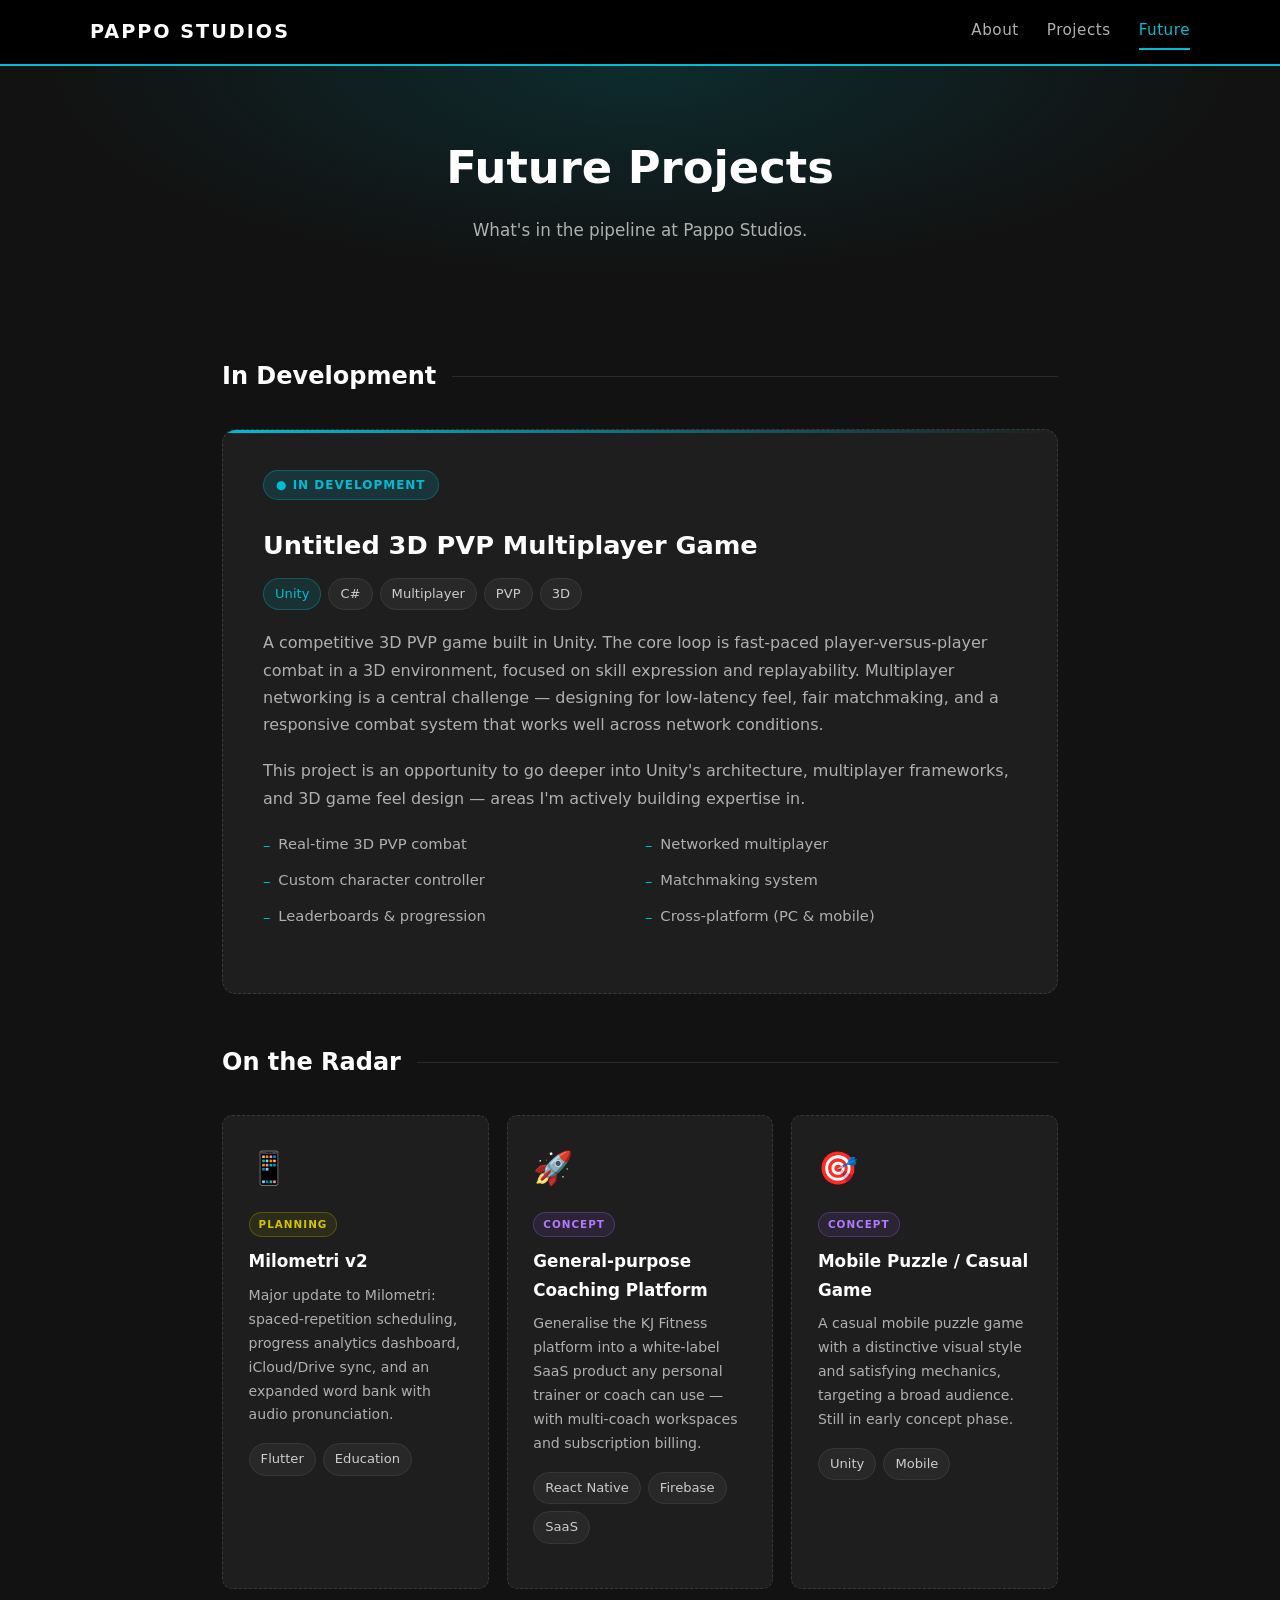
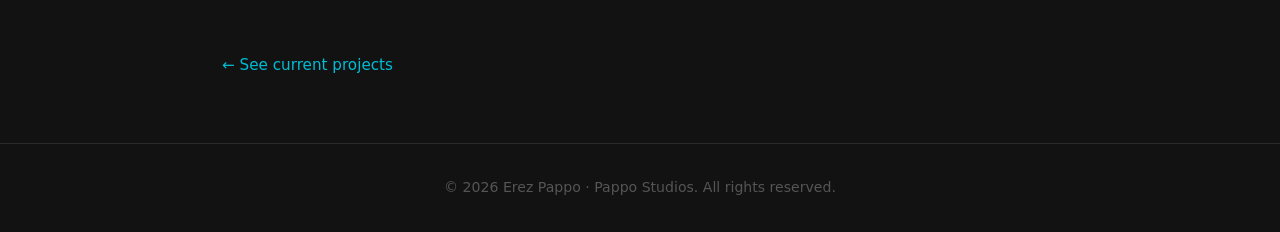
==== future.html @ cc2e1e41 "Rebuild site as English portfolio for high-tech recruiters - Rewrote index.html as About Me page: he" ====
<!DOCTYPE html>
<html lang="en">
<head>
    <meta charset="UTF-8">
    <meta name="viewport" content="width=device-width, initial-scale=1.0">
    <title>Future Projects — Pappo Studios</title>
    <meta name="description" content="Upcoming projects from Pappo Studios: 3D PVP multiplayer game in Unity, and more.">
    <style>
        :root {
            --primary: #00bcd4;
            --bg: #121212;
            --card: #1e1e1e;
            --border: #2a2a2a;
            --text: #e0e0e0;
            --muted: #b0b0b0;
        }

        *, *::before, *::after { box-sizing: border-box; margin: 0; padding: 0; }

        body {
            font-family: 'Segoe UI', system-ui, -apple-system, sans-serif;
            background: var(--bg);
            color: var(--text);
            line-height: 1.7;
        }

        /* ── Header ── */
        header {
            background: #000;
            border-bottom: 2px solid var(--primary);
            padding: 0 2rem;
            position: sticky;
            top: 0;
            z-index: 100;
        }

        .header-inner {
            max-width: 1100px;
            margin: 0 auto;
            display: flex;
            align-items: center;
            justify-content: space-between;
            height: 64px;
        }

        .logo {
            font-size: 1.2rem;
            font-weight: 800;
            letter-spacing: 2px;
            color: #fff;
            text-transform: uppercase;
            text-decoration: none;
        }

        nav { display: flex; gap: 28px; }
        nav a {
            color: var(--muted);
            text-decoration: none;
            font-size: 0.95rem;
            letter-spacing: 0.5px;
            transition: color 0.2s;
            padding: 4px 0;
            border-bottom: 2px solid transparent;
        }
        nav a:hover { color: #fff; }
        nav a.active { color: var(--primary); border-bottom-color: var(--primary); }

        /* ── Page hero ── */
        .page-hero {
            padding: 4rem 2rem 3rem;
            background: radial-gradient(ellipse at 50% 0%, #0d2b2e 0%, var(--bg) 65%);
            text-align: center;
        }

        .page-hero h1 {
            font-size: clamp(1.8rem, 4vw, 2.8rem);
            font-weight: 800;
            color: #fff;
            margin-bottom: 0.6rem;
        }

        .page-hero p {
            color: var(--muted);
            font-size: 1.05rem;
        }

        /* ── Container ── */
        .container {
            max-width: 900px;
            margin: 0 auto;
            padding: 4rem 2rem;
        }

        /* ── Section title ── */
        .section-title {
            font-size: 1.5rem;
            font-weight: 700;
            color: #fff;
            margin-bottom: 2rem;
            display: flex;
            align-items: center;
            gap: 1rem;
        }
        .section-title::after {
            content: '';
            flex: 1;
            height: 1px;
            background: var(--border);
        }

        /* ── Future card (main, highlighted) ── */
        .future-card-main {
            background: var(--card);
            border: 1px dashed #3a3a3a;
            border-radius: 14px;
            padding: 2.5rem;
            margin-bottom: 3rem;
            position: relative;
            overflow: hidden;
        }

        .future-card-main::before {
            content: '';
            position: absolute;
            top: 0; left: 0; right: 0;
            height: 3px;
            background: linear-gradient(90deg, var(--primary), transparent);
        }

        .future-card-main h2 {
            font-size: 1.6rem;
            font-weight: 700;
            color: #fff;
            margin-bottom: 10px;
        }

        .tag-row { display: flex; flex-wrap: wrap; gap: 7px; margin-bottom: 1.2rem; }

        .tag {
            display: inline-block;
            background: #282828;
            color: #ccc;
            padding: 4px 11px;
            border-radius: 20px;
            font-size: 0.82rem;
            border: 1px solid #383838;
        }

        .tag-accent {
            background: rgba(0, 188, 212, 0.12);
            border-color: rgba(0, 188, 212, 0.3);
            color: var(--primary);
        }

        .future-card-main p {
            color: var(--muted);
            font-size: 1rem;
            margin-bottom: 1.2rem;
        }

        /* Status badge */
        .status-badge {
            display: inline-block;
            font-size: 0.75rem;
            font-weight: 700;
            text-transform: uppercase;
            letter-spacing: 1px;
            padding: 4px 12px;
            border-radius: 20px;
            margin-bottom: 1.5rem;
        }

        .status-dev { background: rgba(0, 188, 212, 0.15); color: var(--primary); border: 1px solid rgba(0, 188, 212, 0.3); }
        .status-planning { background: rgba(180, 180, 0, 0.1); color: #d4c400; border: 1px solid rgba(180, 180, 0, 0.3); }
        .status-concept { background: rgba(160, 100, 255, 0.1); color: #b07aff; border: 1px solid rgba(160, 100, 255, 0.3); }

        /* ── Feature list ── */
        .feature-list {
            list-style: none;
            display: grid;
            grid-template-columns: 1fr 1fr;
            gap: 10px;
            margin-bottom: 1.5rem;
        }

        .feature-list li {
            font-size: 0.92rem;
            color: var(--muted);
            display: flex;
            align-items: flex-start;
            gap: 8px;
        }

        .feature-list li::before {
            content: '–';
            color: var(--primary);
            flex-shrink: 0;
            margin-top: 1px;
        }

        /* ── Smaller future cards grid ── */
        .future-grid {
            display: grid;
            grid-template-columns: repeat(auto-fit, minmax(260px, 1fr));
            gap: 18px;
            margin-bottom: 3rem;
        }

        .future-card-sm {
            background: var(--card);
            border: 1px dashed #383838;
            border-radius: 10px;
            padding: 1.6rem;
        }

        .future-card-sm .card-icon {
            font-size: 2rem;
            margin-bottom: 0.8rem;
            display: block;
        }

        .future-card-sm h3 {
            font-size: 1.05rem;
            color: #fff;
            margin-bottom: 8px;
        }

        .future-card-sm p {
            font-size: 0.88rem;
            color: var(--muted);
            margin-bottom: 1rem;
        }

        /* ── Back link ── */
        .back-link {
            display: inline-flex;
            align-items: center;
            gap: 8px;
            color: var(--primary);
            text-decoration: none;
            font-size: 0.95rem;
            margin-top: 1rem;
        }
        .back-link:hover { text-decoration: underline; }

        /* ── Footer ── */
        footer {
            text-align: center;
            padding: 2rem;
            color: #555;
            border-top: 1px solid var(--border);
            font-size: 0.88rem;
        }

        /* ── Responsive ── */
        @media (max-width: 600px) {
            .feature-list { grid-template-columns: 1fr; }
            nav { gap: 18px; }
        }
    </style>
</head>
<body>

    <header>
        <div class="header-inner">
            <a href="index.html" class="logo">Pappo Studios</a>
            <nav>
                <a href="index.html">About</a>
                <a href="projects.html">Projects</a>
                <a href="future.html" class="active">Future</a>
            </nav>
        </div>
    </header>

    <section class="page-hero">
        <h1>Future Projects</h1>
        <p>What's in the pipeline at Pappo Studios.</p>
    </section>

    <div class="container">

        <!-- Featured upcoming: 3D PVP Game -->
        <h2 class="section-title">In Development</h2>

        <div class="future-card-main">
            <span class="status-badge status-dev">&#9679; In Development</span>
            <h2>Untitled 3D PVP Multiplayer Game</h2>
            <div class="tag-row">
                <span class="tag tag-accent">Unity</span>
                <span class="tag">C#</span>
                <span class="tag">Multiplayer</span>
                <span class="tag">PVP</span>
                <span class="tag">3D</span>
            </div>
            <p>
                A competitive 3D PVP game built in Unity. The core loop is fast-paced player-versus-player combat in a 3D environment, focused on skill expression and replayability. Multiplayer networking is a central challenge &mdash; designing for low-latency feel, fair matchmaking, and a responsive combat system that works well across network conditions.
            </p>
            <p>
                This project is an opportunity to go deeper into Unity's architecture, multiplayer frameworks, and 3D game feel design &mdash; areas I'm actively building expertise in.
            </p>
            <ul class="feature-list">
                <li>Real-time 3D PVP combat</li>
                <li>Networked multiplayer</li>
                <li>Custom character controller</li>
                <li>Matchmaking system</li>
                <li>Leaderboards &amp; progression</li>
                <li>Cross-platform (PC &amp; mobile)</li>
            </ul>
        </div>

        <!-- Smaller cards: other planned projects -->
        <h2 class="section-title">On the Radar</h2>

        <div class="future-grid">

            <div class="future-card-sm">
                <span class="card-icon">&#128241;</span>
                <span class="status-badge status-planning" style="font-size: 0.65rem; padding: 3px 9px; margin-bottom: 10px;">Planning</span>
                <h3>Milometri v2</h3>
                <p>Major update to Milometri: spaced-repetition scheduling, progress analytics dashboard, iCloud/Drive sync, and an expanded word bank with audio pronunciation.</p>
                <div class="tag-row">
                    <span class="tag">Flutter</span>
                    <span class="tag">Education</span>
                </div>
            </div>

            <div class="future-card-sm">
                <span class="card-icon">&#128640;</span>
                <span class="status-badge status-concept" style="font-size: 0.65rem; padding: 3px 9px; margin-bottom: 10px;">Concept</span>
                <h3>General-purpose Coaching Platform</h3>
                <p>Generalise the KJ Fitness platform into a white-label SaaS product any personal trainer or coach can use &mdash; with multi-coach workspaces and subscription billing.</p>
                <div class="tag-row">
                    <span class="tag">React Native</span>
                    <span class="tag">Firebase</span>
                    <span class="tag">SaaS</span>
                </div>
            </div>

            <div class="future-card-sm">
                <span class="card-icon">&#127919;</span>
                <span class="status-badge status-concept" style="font-size: 0.65rem; padding: 3px 9px; margin-bottom: 10px;">Concept</span>
                <h3>Mobile Puzzle / Casual Game</h3>
                <p>A casual mobile puzzle game with a distinctive visual style and satisfying mechanics, targeting a broad audience. Still in early concept phase.</p>
                <div class="tag-row">
                    <span class="tag">Unity</span>
                    <span class="tag">Mobile</span>
                </div>
            </div>

        </div>

        <a href="projects.html" class="back-link">&larr; See current projects</a>

    </div>

    <footer>
        <p>&copy; 2026 Erez Pappo &middot; Pappo Studios. All rights reserved.</p>
    </footer>

</body>
</html>
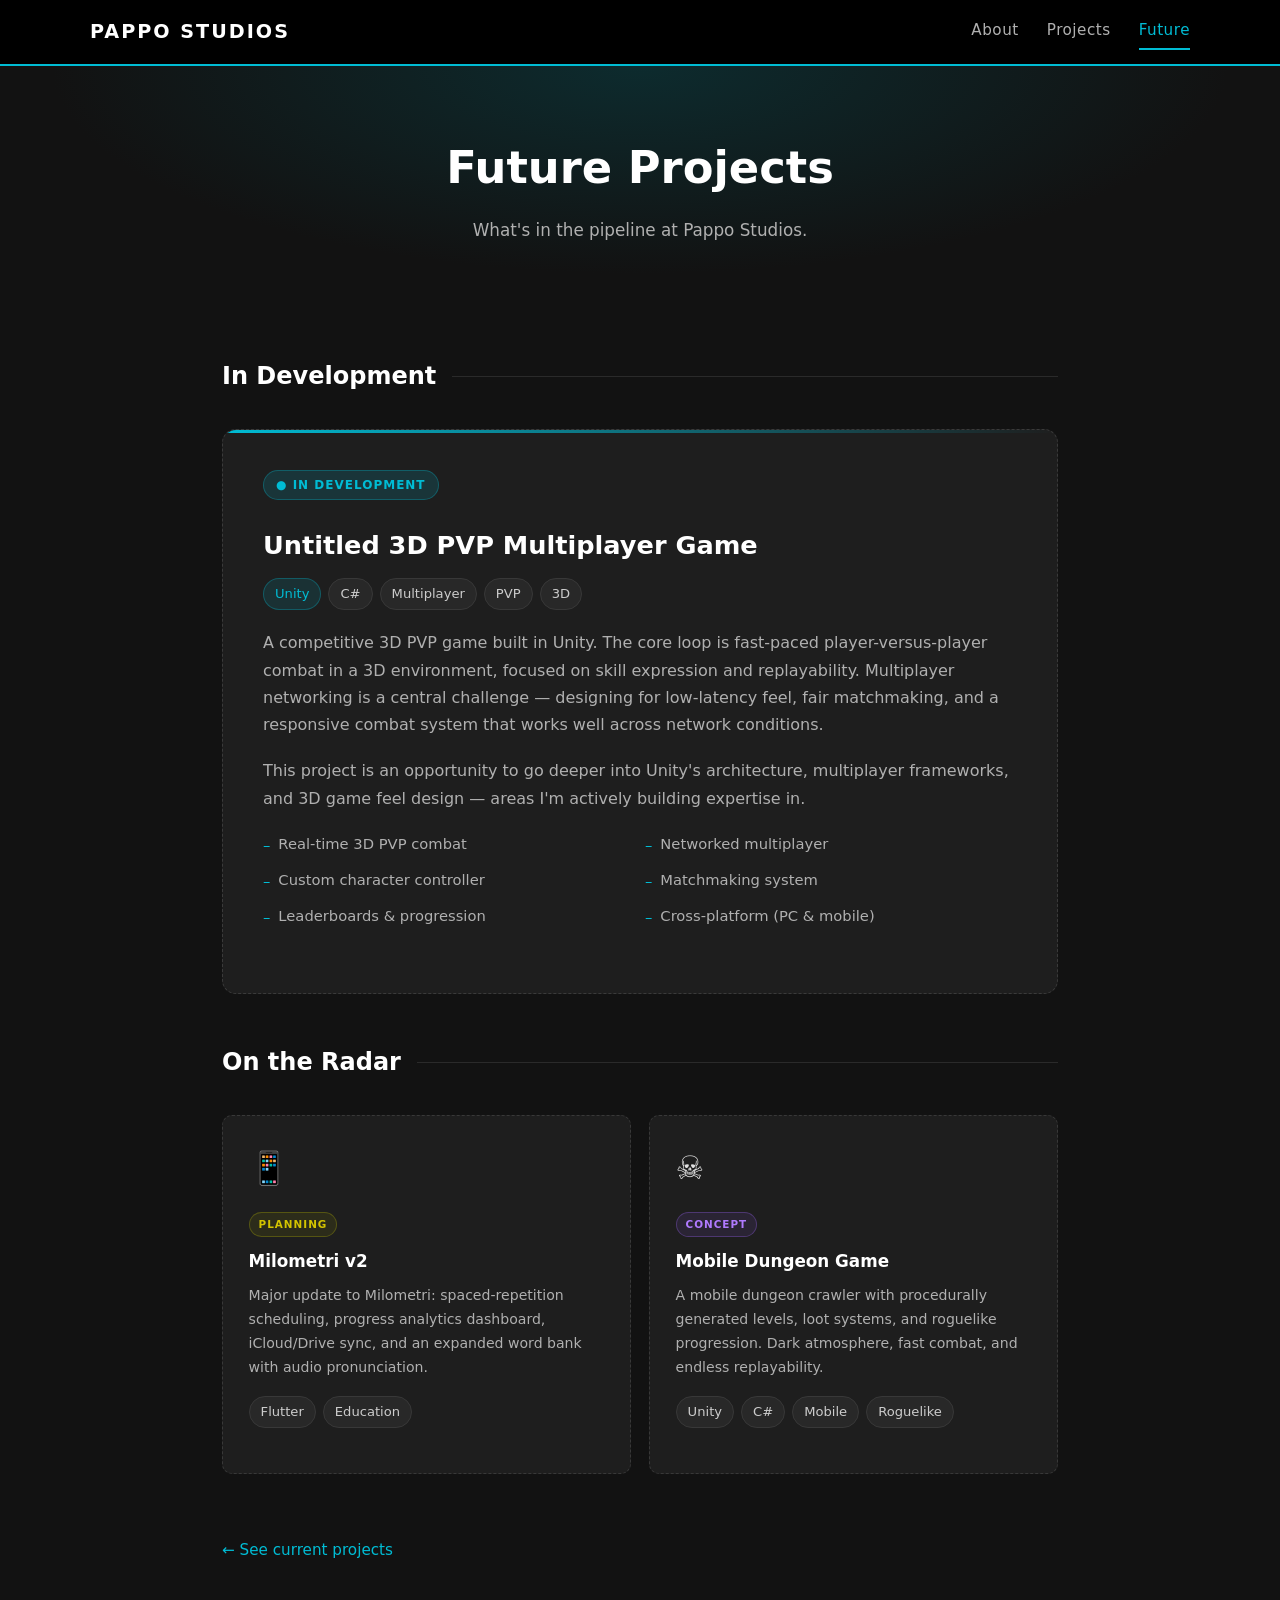
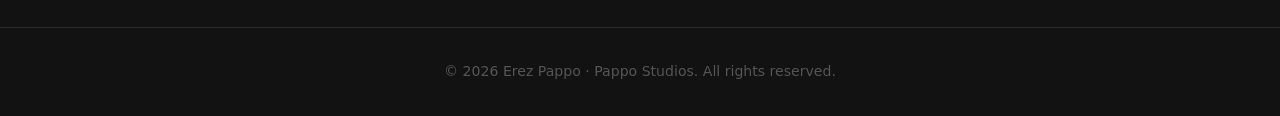
==== commit eaa4b973: "Fix KJ Fitness App images and update future projects - Replace KJ Fitness App icon.png/adaptive-icon" ====
--- a/future.html
+++ b/future.html
@@ -325,25 +325,15 @@
             </div>
 
             <div class="future-card-sm">
-                <span class="card-icon">&#128640;</span>
+                <span class="card-icon">&#9760;</span>
                 <span class="status-badge status-concept" style="font-size: 0.65rem; padding: 3px 9px; margin-bottom: 10px;">Concept</span>
-                <h3>General-purpose Coaching Platform</h3>
-                <p>Generalise the KJ Fitness platform into a white-label SaaS product any personal trainer or coach can use &mdash; with multi-coach workspaces and subscription billing.</p>
-                <div class="tag-row">
-                    <span class="tag">React Native</span>
-                    <span class="tag">Firebase</span>
-                    <span class="tag">SaaS</span>
-                </div>
-            </div>
-
-            <div class="future-card-sm">
-                <span class="card-icon">&#127919;</span>
-                <span class="status-badge status-concept" style="font-size: 0.65rem; padding: 3px 9px; margin-bottom: 10px;">Concept</span>
-                <h3>Mobile Puzzle / Casual Game</h3>
-                <p>A casual mobile puzzle game with a distinctive visual style and satisfying mechanics, targeting a broad audience. Still in early concept phase.</p>
+                <h3>Mobile Dungeon Game</h3>
+                <p>A mobile dungeon crawler with procedurally generated levels, loot systems, and roguelike progression. Dark atmosphere, fast combat, and endless replayability.</p>
                 <div class="tag-row">
                     <span class="tag">Unity</span>
+                    <span class="tag">C#</span>
                     <span class="tag">Mobile</span>
+                    <span class="tag">Roguelike</span>
                 </div>
             </div>
 
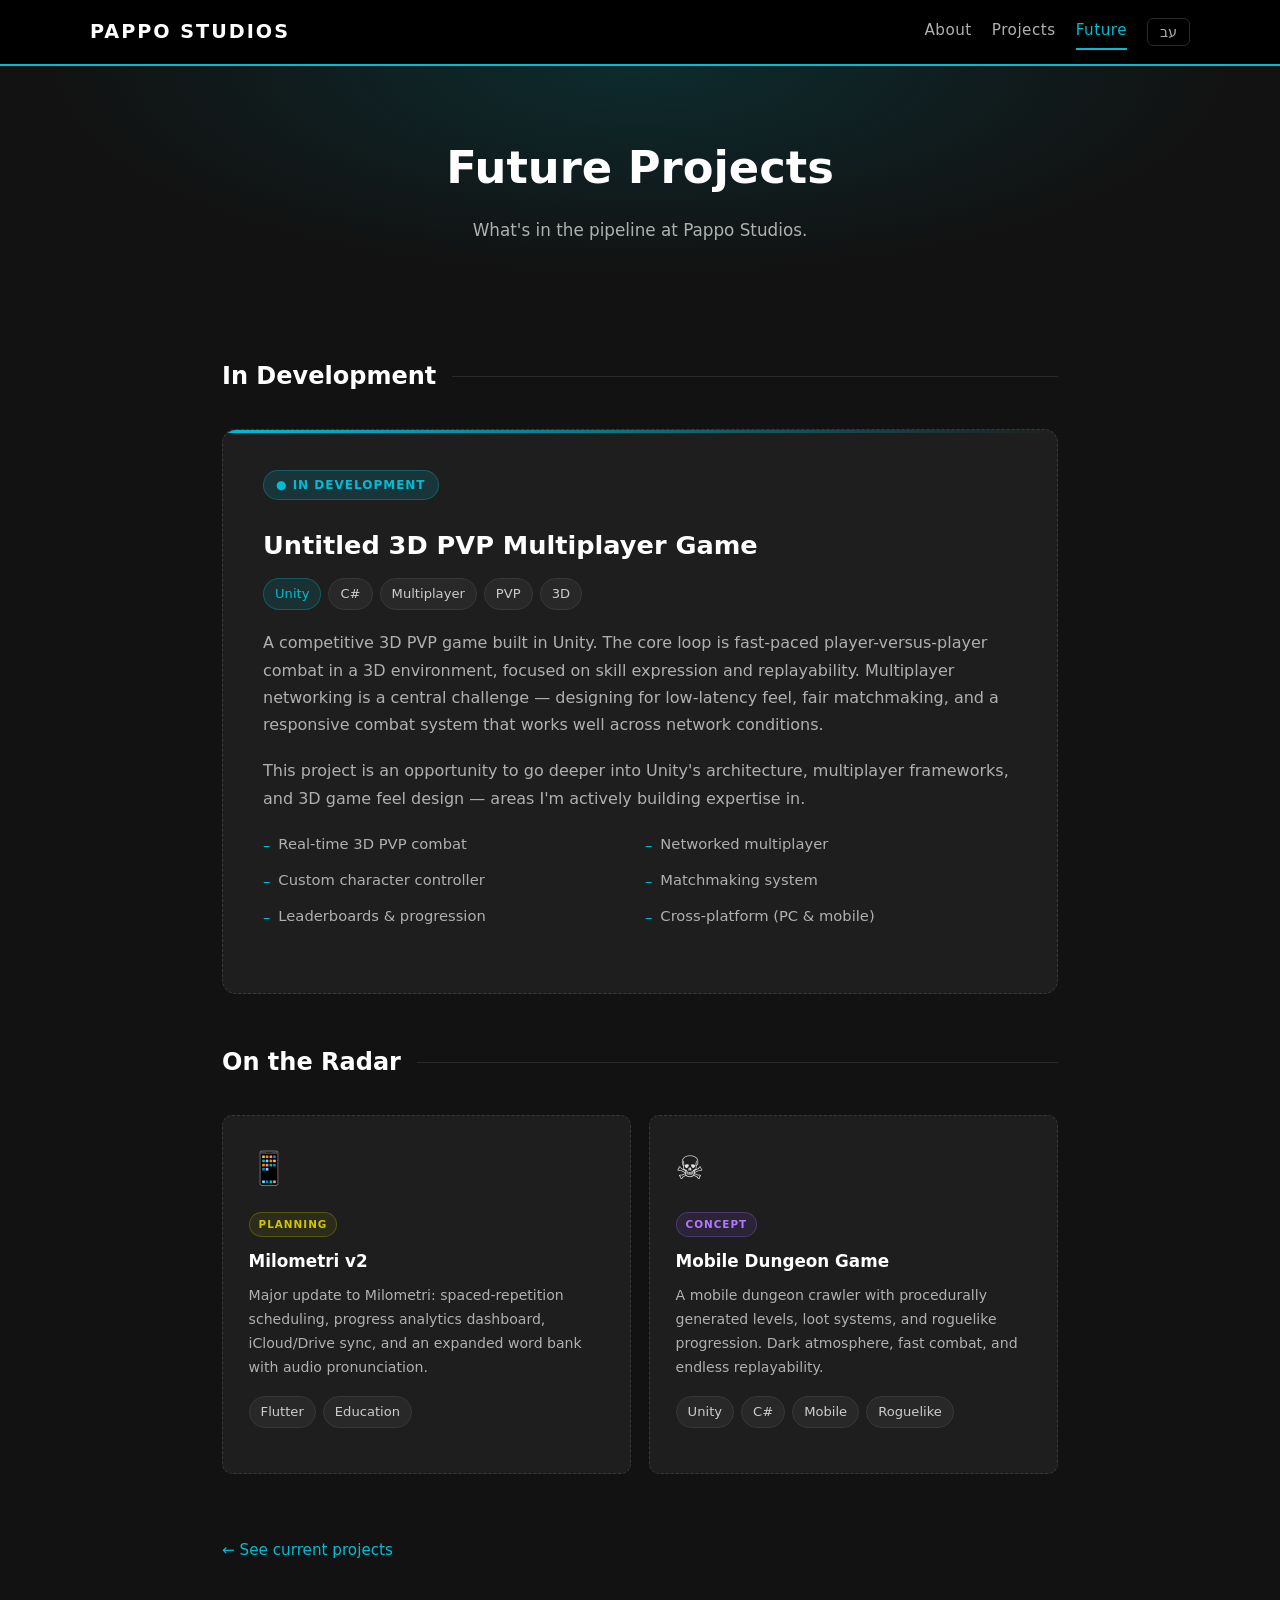
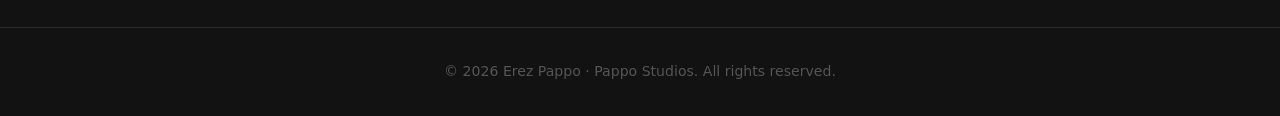
==== commit 626e71f7: "Add bilingual EN/HE language toggle across all three pages - Language switcher button (עב / EN) in e" ====
--- a/future.html
+++ b/future.html
@@ -1,10 +1,20 @@
 <!DOCTYPE html>
-<html lang="en">
+<html lang="en" dir="ltr" data-lang="en">
 <head>
     <meta charset="UTF-8">
     <meta name="viewport" content="width=device-width, initial-scale=1.0">
     <title>Future Projects — Pappo Studios</title>
-    <meta name="description" content="Upcoming projects from Pappo Studios: 3D PVP multiplayer game in Unity, and more.">
+    <meta name="description" content="Upcoming projects from Pappo Studios.">
+    <script>
+        (function () {
+            var s = localStorage.getItem('lang');
+            if (s === 'he') {
+                document.documentElement.setAttribute('lang', 'he');
+                document.documentElement.setAttribute('dir', 'rtl');
+                document.documentElement.setAttribute('data-lang', 'he');
+            }
+        })();
+    </script>
     <style>
         :root {
             --primary: #00bcd4;
@@ -24,6 +34,24 @@
             line-height: 1.7;
         }
 
+        /* ── Language visibility ── */
+        html[data-lang="he"] .en { display: none !important; }
+        html:not([data-lang="he"]) .he { display: none !important; }
+
+        /* ── Language button ── */
+        .lang-btn {
+            background: transparent;
+            border: 1px solid var(--border);
+            color: var(--muted);
+            padding: 5px 12px;
+            border-radius: 6px;
+            cursor: pointer;
+            font-size: 0.88rem;
+            font-family: inherit;
+            transition: border-color 0.2s, color 0.2s;
+        }
+        .lang-btn:hover { border-color: var(--primary); color: var(--primary); }
+
         /* ── Header ── */
         header {
             background: #000;
@@ -52,7 +80,7 @@
             text-decoration: none;
         }
 
-        nav { display: flex; gap: 28px; }
+        nav { display: flex; gap: 20px; align-items: center; }
         nav a {
             color: var(--muted);
             text-decoration: none;
@@ -79,10 +107,7 @@
             margin-bottom: 0.6rem;
         }
 
-        .page-hero p {
-            color: var(--muted);
-            font-size: 1.05rem;
-        }
+        .page-hero p { color: var(--muted); font-size: 1.05rem; }
 
         /* ── Container ── */
         .container {
@@ -108,7 +133,7 @@
             background: var(--border);
         }
 
-        /* ── Future card (main, highlighted) ── */
+        /* ── Featured upcoming card ── */
         .future-card-main {
             background: var(--card);
             border: 1px dashed #3a3a3a;
@@ -174,7 +199,7 @@
         .status-planning { background: rgba(180, 180, 0, 0.1); color: #d4c400; border: 1px solid rgba(180, 180, 0, 0.3); }
         .status-concept { background: rgba(160, 100, 255, 0.1); color: #b07aff; border: 1px solid rgba(160, 100, 255, 0.3); }
 
-        /* ── Feature list ── */
+        /* Feature list */
         .feature-list {
             list-style: none;
             display: grid;
@@ -198,7 +223,7 @@
             margin-top: 1px;
         }
 
-        /* ── Smaller future cards grid ── */
+        /* ── Small cards grid ── */
         .future-grid {
             display: grid;
             grid-template-columns: repeat(auto-fit, minmax(260px, 1fr));
@@ -255,7 +280,7 @@
         /* ── Responsive ── */
         @media (max-width: 600px) {
             .feature-list { grid-template-columns: 1fr; }
-            nav { gap: 18px; }
+            nav { gap: 12px; }
         }
     </style>
 </head>
@@ -265,26 +290,48 @@
         <div class="header-inner">
             <a href="index.html" class="logo">Pappo Studios</a>
             <nav>
-                <a href="index.html">About</a>
-                <a href="projects.html">Projects</a>
-                <a href="future.html" class="active">Future</a>
+                <a href="index.html">
+                    <span class="en">About</span><span class="he">אודות</span>
+                </a>
+                <a href="projects.html">
+                    <span class="en">Projects</span><span class="he">פרויקטים</span>
+                </a>
+                <a href="future.html" class="active">
+                    <span class="en">Future</span><span class="he">עתידי</span>
+                </a>
+                <button onclick="toggleLang()" id="langBtn" class="lang-btn">עב</button>
             </nav>
         </div>
     </header>
 
     <section class="page-hero">
-        <h1>Future Projects</h1>
-        <p>What's in the pipeline at Pappo Studios.</p>
+        <h1>
+            <span class="en">Future Projects</span>
+            <span class="he">פרויקטים עתידיים</span>
+        </h1>
+        <p>
+            <span class="en">What's in the pipeline at Pappo Studios.</span>
+            <span class="he">מה יש בצנרת של Pappo Studios.</span>
+        </p>
     </section>
 
     <div class="container">
 
-        <!-- Featured upcoming: 3D PVP Game -->
-        <h2 class="section-title">In Development</h2>
+        <!-- Featured: 3D PVP Game -->
+        <h2 class="section-title">
+            <span class="en">In Development</span>
+            <span class="he">בפיתוח</span>
+        </h2>
 
         <div class="future-card-main">
-            <span class="status-badge status-dev">&#9679; In Development</span>
-            <h2>Untitled 3D PVP Multiplayer Game</h2>
+            <span class="status-badge status-dev">
+                <span class="en">&#9679; In Development</span>
+                <span class="he">&#9679; בפיתוח</span>
+            </span>
+            <h2>
+                <span class="en">Untitled 3D PVP Multiplayer Game</span>
+                <span class="he">משחק 3D PVP מרובה שחקנים (ללא שם)</span>
+            </h2>
             <div class="tag-row">
                 <span class="tag tag-accent">Unity</span>
                 <span class="tag">C#</span>
@@ -293,31 +340,41 @@
                 <span class="tag">3D</span>
             </div>
             <p>
-                A competitive 3D PVP game built in Unity. The core loop is fast-paced player-versus-player combat in a 3D environment, focused on skill expression and replayability. Multiplayer networking is a central challenge &mdash; designing for low-latency feel, fair matchmaking, and a responsive combat system that works well across network conditions.
+                <span class="en">A competitive 3D PVP game built in Unity. The core loop is fast-paced player-versus-player combat in a 3D environment, focused on skill expression and replayability. Multiplayer networking is a central challenge &mdash; designing for low-latency feel, fair matchmaking, and a responsive combat system that works well across network conditions.</span>
+                <span class="he">משחק 3D תחרותי PVP הנבנה ב-Unity. הלולאה המרכזית היא קרב שחקן-מול-שחקן מהיר בסביבה תלת-ממדית, ממוקד בביטוי מיומנות וכיף חזרתי. רשת מרובי שחקנים היא אתגר מרכזי — עיצוב לתחושת השהייה נמוכה, Matchmaking הוגן ומערכת קרב רספונסיבית שעובדת טוב בכל תנאי רשת.</span>
             </p>
             <p>
-                This project is an opportunity to go deeper into Unity's architecture, multiplayer frameworks, and 3D game feel design &mdash; areas I'm actively building expertise in.
+                <span class="en">This project is an opportunity to go deeper into Unity's architecture, multiplayer frameworks, and 3D game feel design &mdash; areas I'm actively building expertise in.</span>
+                <span class="he">הפרויקט הזה הוא הזדמנות להעמיק בארכיטקטורת Unity, Frameworks מרובי שחקנים ועיצוב Game Feel תלת-ממדי — תחומים שאני בונה בהם מומחיות באופן אקטיבי.</span>
             </p>
             <ul class="feature-list">
-                <li>Real-time 3D PVP combat</li>
-                <li>Networked multiplayer</li>
-                <li>Custom character controller</li>
-                <li>Matchmaking system</li>
-                <li>Leaderboards &amp; progression</li>
-                <li>Cross-platform (PC &amp; mobile)</li>
+                <li><span class="en">Real-time 3D PVP combat</span><span class="he">קרב PVP תלת-ממדי בזמן אמת</span></li>
+                <li><span class="en">Networked multiplayer</span><span class="he">מרובה שחקנים ברשת</span></li>
+                <li><span class="en">Custom character controller</span><span class="he">בקר דמות מותאם</span></li>
+                <li><span class="en">Matchmaking system</span><span class="he">מערכת Matchmaking</span></li>
+                <li><span class="en">Leaderboards &amp; progression</span><span class="he">לידרבורד והתקדמות</span></li>
+                <li><span class="en">Cross-platform (PC &amp; mobile)</span><span class="he">Cross-platform (PC ומובייל)</span></li>
             </ul>
         </div>
 
-        <!-- Smaller cards: other planned projects -->
-        <h2 class="section-title">On the Radar</h2>
+        <!-- On the Radar -->
+        <h2 class="section-title">
+            <span class="en">On the Radar</span>
+            <span class="he">על המכ"ם</span>
+        </h2>
 
         <div class="future-grid">
 
             <div class="future-card-sm">
                 <span class="card-icon">&#128241;</span>
-                <span class="status-badge status-planning" style="font-size: 0.65rem; padding: 3px 9px; margin-bottom: 10px;">Planning</span>
+                <span class="status-badge status-planning" style="font-size: 0.65rem; padding: 3px 9px; margin-bottom: 10px;">
+                    <span class="en">Planning</span><span class="he">תכנון</span>
+                </span>
                 <h3>Milometri v2</h3>
-                <p>Major update to Milometri: spaced-repetition scheduling, progress analytics dashboard, iCloud/Drive sync, and an expanded word bank with audio pronunciation.</p>
+                <p>
+                    <span class="en">Major update to Milometri: spaced-repetition scheduling, progress analytics dashboard, iCloud/Drive sync, and an expanded word bank with audio pronunciation.</span>
+                    <span class="he">עדכון גדול למילומטרי: תזמון חזרה מרווחת (Spaced Repetition), דשבורד ניתוח התקדמות, סנכרון iCloud/Drive ובנק מילים מורחב עם הגיית שמע.</span>
+                </p>
                 <div class="tag-row">
                     <span class="tag">Flutter</span>
                     <span class="tag">Education</span>
@@ -326,9 +383,17 @@
 
             <div class="future-card-sm">
                 <span class="card-icon">&#9760;</span>
-                <span class="status-badge status-concept" style="font-size: 0.65rem; padding: 3px 9px; margin-bottom: 10px;">Concept</span>
-                <h3>Mobile Dungeon Game</h3>
-                <p>A mobile dungeon crawler with procedurally generated levels, loot systems, and roguelike progression. Dark atmosphere, fast combat, and endless replayability.</p>
+                <span class="status-badge status-concept" style="font-size: 0.65rem; padding: 3px 9px; margin-bottom: 10px;">
+                    <span class="en">Concept</span><span class="he">קונספט</span>
+                </span>
+                <h3>
+                    <span class="en">Mobile Dungeon Game</span>
+                    <span class="he">משחק מבוך מובייל</span>
+                </h3>
+                <p>
+                    <span class="en">A mobile dungeon crawler with procedurally generated levels, loot systems, and roguelike progression. Dark atmosphere, fast combat, and endless replayability.</span>
+                    <span class="he">משחק מבוך לנייד עם רמות שנוצרות פרוצדורלית, מערכות שלל ופרוגרסיה Roguelike. אווירה כהה, קרב מהיר וכיף חזרתי אינסופי.</span>
+                </p>
                 <div class="tag-row">
                     <span class="tag">Unity</span>
                     <span class="tag">C#</span>
@@ -339,13 +404,39 @@
 
         </div>
 
-        <a href="projects.html" class="back-link">&larr; See current projects</a>
+        <a href="projects.html" class="back-link">
+            <span class="en">&larr; See current projects</span>
+            <span class="he">לפרויקטים הנוכחיים &rarr;</span>
+        </a>
 
     </div>
 
     <footer>
-        <p>&copy; 2026 Erez Pappo &middot; Pappo Studios. All rights reserved.</p>
+        <p>
+            <span class="en">&copy; 2026 Erez Pappo &middot; Pappo Studios. All rights reserved.</span>
+            <span class="he">&copy; 2026 ארז פפו &middot; Pappo Studios. כל הזכויות שמורות.</span>
+        </p>
     </footer>
+
+    <script>
+        function setLang(lang) {
+            var isHe = lang === 'he';
+            document.documentElement.setAttribute('lang', lang);
+            document.documentElement.setAttribute('dir', isHe ? 'rtl' : 'ltr');
+            document.documentElement.setAttribute('data-lang', lang);
+            var btn = document.getElementById('langBtn');
+            if (btn) btn.textContent = isHe ? 'EN' : 'עב';
+            localStorage.setItem('lang', lang);
+        }
+        function toggleLang() {
+            setLang((localStorage.getItem('lang') || 'en') === 'en' ? 'he' : 'en');
+        }
+        (function () {
+            var saved = localStorage.getItem('lang') || 'en';
+            var btn = document.getElementById('langBtn');
+            if (btn) btn.textContent = saved === 'he' ? 'EN' : 'עב';
+        })();
+    </script>
 
 </body>
 </html>
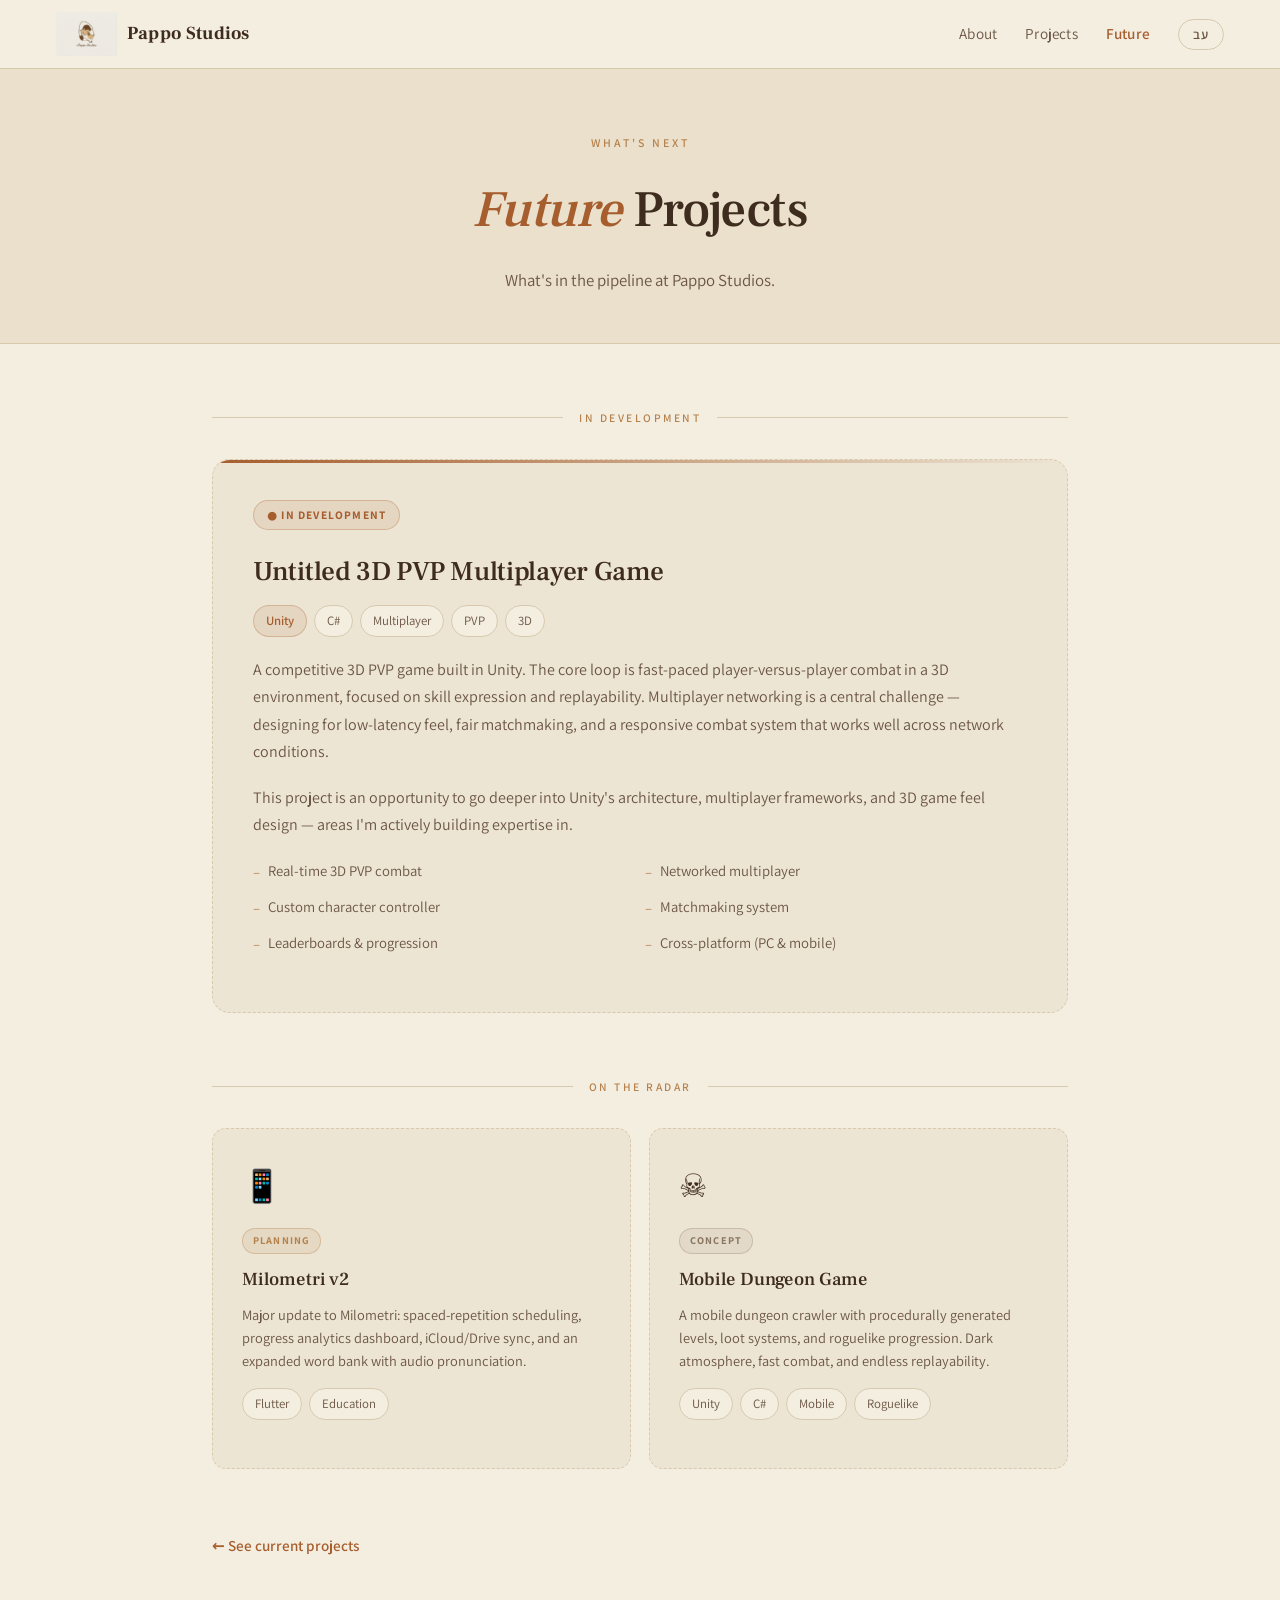
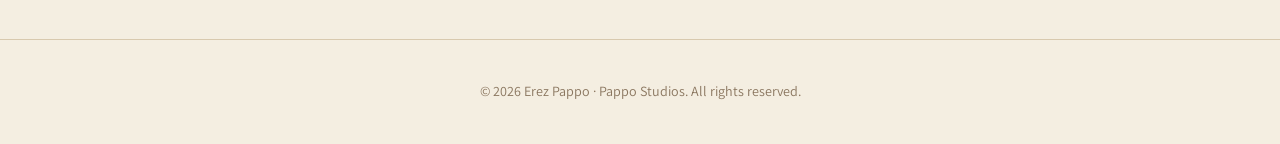
==== commit 0b987e44: "Redesign all pages with warm editorial theme (Option A) Replaces the dark teal palette with the logo" ====
--- a/future.html
+++ b/future.html
@@ -5,6 +5,9 @@
     <meta name="viewport" content="width=device-width, initial-scale=1.0">
     <title>Future Projects — Pappo Studios</title>
     <meta name="description" content="Upcoming projects from Pappo Studios.">
+    <link rel="preconnect" href="https://fonts.googleapis.com">
+    <link rel="preconnect" href="https://fonts.gstatic.com" crossorigin>
+    <link href="https://fonts.googleapis.com/css2?family=Frank+Ruhl+Libre:wght@400;500;700;900&family=Assistant:wght@300;400;500;600;700&display=swap" rel="stylesheet">
     <script>
         (function () {
             var s = localStorage.getItem('lang');
@@ -17,129 +20,240 @@
     </script>
     <style>
         :root {
-            --primary: #00bcd4;
-            --bg: #121212;
-            --card: #1e1e1e;
-            --border: #2a2a2a;
-            --text: #e0e0e0;
-            --muted: #b0b0b0;
+            --paper:   #F4EEE1;
+            --paper-2: #EAE0CB;
+            --logo-bg: #EEEBE2;
+            --ink:     #3E2C1E;
+            --ink-soft:#6B5544;
+            --muted:   #8A765F;
+            --caramel: #B5824E;
+            --fox:     #A65E2E;
+            --line:    #D8C9AE;
+            --card:    #EDE5D4;
+            --serif:   'Frank Ruhl Libre', Georgia, serif;
+            --sans:    'Assistant', system-ui, sans-serif;
         }
 
         *, *::before, *::after { box-sizing: border-box; margin: 0; padding: 0; }
 
+        html { scroll-behavior: smooth; }
+
         body {
-            font-family: 'Segoe UI', system-ui, -apple-system, sans-serif;
-            background: var(--bg);
-            color: var(--text);
+            font-family: var(--sans);
+            background: var(--paper);
+            color: var(--ink);
             line-height: 1.7;
         }
 
-        /* ── Language visibility ── */
+        /* ── Language ── */
         html[data-lang="he"] .en { display: none !important; }
         html:not([data-lang="he"]) .he { display: none !important; }
 
-        /* ── Language button ── */
-        .lang-btn {
-            background: transparent;
-            border: 1px solid var(--border);
-            color: var(--muted);
-            padding: 5px 12px;
-            border-radius: 6px;
-            cursor: pointer;
-            font-size: 0.88rem;
-            font-family: inherit;
-            transition: border-color 0.2s, color 0.2s;
-        }
-        .lang-btn:hover { border-color: var(--primary); color: var(--primary); }
-
-        /* ── Header ── */
+        /* ── Scroll reveal ── */
+        .reveal {
+            opacity: 0;
+            transform: translateY(24px);
+            transition: opacity 0.7s ease, transform 0.7s ease;
+        }
+        .reveal.visible { opacity: 1; transform: none; }
+        .reveal-d1 { transition-delay: 0.1s; }
+        .reveal-d2 { transition-delay: 0.2s; }
+
+        /* ── Header / Nav ── */
         header {
-            background: #000;
-            border-bottom: 2px solid var(--primary);
-            padding: 0 2rem;
+            background: var(--paper);
+            border-bottom: 1px solid var(--line);
+            padding: 0 3.5rem;
             position: sticky;
             top: 0;
             z-index: 100;
         }
 
-        .header-inner {
-            max-width: 1100px;
+        .nav-inner {
+            max-width: 1200px;
             margin: 0 auto;
             display: flex;
             align-items: center;
             justify-content: space-between;
-            height: 64px;
-        }
-
-        .logo {
-            font-size: 1.2rem;
-            font-weight: 800;
-            letter-spacing: 2px;
-            color: #fff;
-            text-transform: uppercase;
+            height: 68px;
+        }
+
+        .nav-brand {
+            display: flex;
+            align-items: center;
+            gap: 10px;
             text-decoration: none;
         }
 
-        nav { display: flex; gap: 20px; align-items: center; }
-        nav a {
-            color: var(--muted);
+        .nav-brand img {
+            height: 44px;
+            width: auto;
+            object-fit: contain;
+        }
+
+        .nav-brand .wordmark {
+            font-family: var(--serif);
+            font-weight: 700;
+            font-size: 1.15rem;
+            letter-spacing: 0.3px;
+            color: var(--ink);
+        }
+
+        .nav-links {
+            display: flex;
+            align-items: center;
+            gap: 28px;
+        }
+
+        .nav-links a {
+            font-family: var(--sans);
+            font-size: 0.95rem;
+            color: var(--ink-soft);
             text-decoration: none;
-            font-size: 0.95rem;
-            letter-spacing: 0.5px;
+            letter-spacing: 0.2px;
             transition: color 0.2s;
-            padding: 4px 0;
-            border-bottom: 2px solid transparent;
-        }
-        nav a:hover { color: #fff; }
-        nav a.active { color: var(--primary); border-bottom-color: var(--primary); }
+        }
+
+        .nav-links a:hover { color: var(--fox); }
+        .nav-links a.active { color: var(--fox); font-weight: 600; }
+
+        .lang-btn {
+            font-family: var(--sans);
+            font-size: 0.82rem;
+            font-weight: 600;
+            letter-spacing: 1px;
+            border: 1px solid var(--line);
+            color: var(--ink-soft);
+            background: transparent;
+            padding: 6px 14px;
+            border-radius: 999px;
+            cursor: pointer;
+            transition: border-color 0.2s, color 0.2s;
+        }
+        .lang-btn:hover { border-color: var(--fox); color: var(--fox); }
 
         /* ── Page hero ── */
         .page-hero {
-            padding: 4rem 2rem 3rem;
-            background: radial-gradient(ellipse at 50% 0%, #0d2b2e 0%, var(--bg) 65%);
+            background: var(--paper-2);
+            border-bottom: 1px solid var(--line);
+            padding: 4rem 3.5rem 3rem;
             text-align: center;
         }
 
+        .page-hero .eyebrow {
+            font-family: var(--sans);
+            font-weight: 600;
+            text-transform: uppercase;
+            letter-spacing: 3px;
+            font-size: 0.74rem;
+            color: var(--caramel);
+            margin-bottom: 14px;
+        }
+
         .page-hero h1 {
-            font-size: clamp(1.8rem, 4vw, 2.8rem);
-            font-weight: 800;
-            color: #fff;
-            margin-bottom: 0.6rem;
-        }
-
-        .page-hero p { color: var(--muted); font-size: 1.05rem; }
+            font-family: var(--serif);
+            font-weight: 500;
+            font-size: clamp(2rem, 4vw, 3.2rem);
+            color: var(--ink);
+            letter-spacing: -0.5px;
+            margin-bottom: 12px;
+        }
+
+        .page-hero h1 em { font-style: italic; color: var(--fox); }
+
+        .page-hero p {
+            color: var(--ink-soft);
+            font-size: 1.05rem;
+        }
 
         /* ── Container ── */
         .container {
-            max-width: 900px;
+            max-width: 920px;
             margin: 0 auto;
-            padding: 4rem 2rem;
-        }
-
-        /* ── Section title ── */
-        .section-title {
-            font-size: 1.5rem;
-            font-weight: 700;
-            color: #fff;
-            margin-bottom: 2rem;
+            padding: 4rem 2rem 5rem;
+        }
+
+        /* ── Section divider ── */
+        .section-divider {
             display: flex;
             align-items: center;
-            gap: 1rem;
-        }
-        .section-title::after {
+            gap: 16px;
+            margin-bottom: 2rem;
+            color: var(--caramel);
+        }
+        .section-divider::before, .section-divider::after {
             content: '';
             flex: 1;
             height: 1px;
-            background: var(--border);
+            background: var(--line);
+        }
+        .section-divider span {
+            font-family: var(--sans);
+            font-weight: 600;
+            text-transform: uppercase;
+            letter-spacing: 2.5px;
+            font-size: 0.72rem;
+            white-space: nowrap;
+        }
+
+        /* ── Tags ── */
+        .tag-row { display: flex; flex-wrap: wrap; gap: 7px; margin-bottom: 1.2rem; }
+
+        .tag {
+            display: inline-block;
+            background: var(--paper);
+            color: var(--ink-soft);
+            padding: 4px 12px;
+            border-radius: 999px;
+            font-size: 0.8rem;
+            border: 1px solid var(--line);
+        }
+
+        .tag-accent {
+            background: rgba(166,94,46,0.1);
+            border-color: rgba(166,94,46,0.3);
+            color: var(--fox);
+            font-weight: 600;
+        }
+
+        /* ── Status badge ── */
+        .status-badge {
+            display: inline-block;
+            font-family: var(--sans);
+            font-size: 0.72rem;
+            font-weight: 700;
+            text-transform: uppercase;
+            letter-spacing: 1.2px;
+            padding: 4px 13px;
+            border-radius: 999px;
+            margin-bottom: 1.2rem;
+        }
+
+        .status-dev {
+            background: rgba(166,94,46,0.1);
+            color: var(--fox);
+            border: 1px solid rgba(166,94,46,0.3);
+        }
+
+        .status-planning {
+            background: rgba(181,130,78,0.12);
+            color: var(--caramel);
+            border: 1px solid rgba(181,130,78,0.35);
+        }
+
+        .status-concept {
+            background: rgba(138,118,95,0.1);
+            color: var(--muted);
+            border: 1px solid rgba(138,118,95,0.3);
         }
 
         /* ── Featured upcoming card ── */
         .future-card-main {
             background: var(--card);
-            border: 1px dashed #3a3a3a;
-            border-radius: 14px;
+            border: 1.5px dashed var(--line);
+            border-radius: 18px;
             padding: 2.5rem;
-            margin-bottom: 3rem;
+            margin-bottom: 4rem;
             position: relative;
             overflow: hidden;
         }
@@ -149,55 +263,24 @@
             position: absolute;
             top: 0; left: 0; right: 0;
             height: 3px;
-            background: linear-gradient(90deg, var(--primary), transparent);
+            background: linear-gradient(90deg, var(--fox), transparent);
         }
 
         .future-card-main h2 {
-            font-size: 1.6rem;
-            font-weight: 700;
-            color: #fff;
+            font-family: var(--serif);
+            font-size: 1.7rem;
+            font-weight: 500;
+            color: var(--ink);
             margin-bottom: 10px;
-        }
-
-        .tag-row { display: flex; flex-wrap: wrap; gap: 7px; margin-bottom: 1.2rem; }
-
-        .tag {
-            display: inline-block;
-            background: #282828;
-            color: #ccc;
-            padding: 4px 11px;
-            border-radius: 20px;
-            font-size: 0.82rem;
-            border: 1px solid #383838;
-        }
-
-        .tag-accent {
-            background: rgba(0, 188, 212, 0.12);
-            border-color: rgba(0, 188, 212, 0.3);
-            color: var(--primary);
-        }
-
-        .future-card-main p {
-            color: var(--muted);
+            letter-spacing: -0.3px;
+        }
+
+        .future-card-main > p {
+            color: var(--ink-soft);
             font-size: 1rem;
             margin-bottom: 1.2rem;
-        }
-
-        /* Status badge */
-        .status-badge {
-            display: inline-block;
-            font-size: 0.75rem;
-            font-weight: 700;
-            text-transform: uppercase;
-            letter-spacing: 1px;
-            padding: 4px 12px;
-            border-radius: 20px;
-            margin-bottom: 1.5rem;
-        }
-
-        .status-dev { background: rgba(0, 188, 212, 0.15); color: var(--primary); border: 1px solid rgba(0, 188, 212, 0.3); }
-        .status-planning { background: rgba(180, 180, 0, 0.1); color: #d4c400; border: 1px solid rgba(180, 180, 0, 0.3); }
-        .status-concept { background: rgba(160, 100, 255, 0.1); color: #b07aff; border: 1px solid rgba(160, 100, 255, 0.3); }
+            line-height: 1.7;
+        }
 
         /* Feature list */
         .feature-list {
@@ -205,12 +288,12 @@
             display: grid;
             grid-template-columns: 1fr 1fr;
             gap: 10px;
-            margin-bottom: 1.5rem;
+            margin-bottom: 1rem;
         }
 
         .feature-list li {
             font-size: 0.92rem;
-            color: var(--muted);
+            color: var(--ink-soft);
             display: flex;
             align-items: flex-start;
             gap: 8px;
@@ -218,7 +301,7 @@
 
         .feature-list li::before {
             content: '–';
-            color: var(--primary);
+            color: var(--caramel);
             flex-shrink: 0;
             margin-top: 1px;
         }
@@ -233,9 +316,9 @@
 
         .future-card-sm {
             background: var(--card);
-            border: 1px dashed #383838;
-            border-radius: 10px;
-            padding: 1.6rem;
+            border: 1.5px dashed var(--line);
+            border-radius: 14px;
+            padding: 1.8rem;
         }
 
         .future-card-sm .card-icon {
@@ -245,15 +328,18 @@
         }
 
         .future-card-sm h3 {
-            font-size: 1.05rem;
-            color: #fff;
+            font-family: var(--serif);
+            font-size: 1.15rem;
+            font-weight: 500;
+            color: var(--ink);
             margin-bottom: 8px;
         }
 
         .future-card-sm p {
-            font-size: 0.88rem;
-            color: var(--muted);
+            font-size: 0.9rem;
+            color: var(--ink-soft);
             margin-bottom: 1rem;
+            line-height: 1.6;
         }
 
         /* ── Back link ── */
@@ -261,35 +347,44 @@
             display: inline-flex;
             align-items: center;
             gap: 8px;
-            color: var(--primary);
+            color: var(--fox);
             text-decoration: none;
             font-size: 0.95rem;
+            font-weight: 600;
             margin-top: 1rem;
-        }
-        .back-link:hover { text-decoration: underline; }
+            transition: color 0.2s;
+        }
+        .back-link:hover { color: var(--ink); }
 
         /* ── Footer ── */
         footer {
             text-align: center;
-            padding: 2rem;
-            color: #555;
-            border-top: 1px solid var(--border);
+            padding: 2.5rem 2rem;
+            color: var(--muted);
+            border-top: 1px solid var(--line);
             font-size: 0.88rem;
         }
 
         /* ── Responsive ── */
-        @media (max-width: 600px) {
+        @media (max-width: 640px) {
+            header { padding: 0 1.2rem; }
+            .page-hero { padding: 3rem 1.2rem 2rem; }
+            .container { padding: 3rem 1.2rem 4rem; }
             .feature-list { grid-template-columns: 1fr; }
-            nav { gap: 12px; }
+            .future-card-main { padding: 1.6rem; }
+            .nav-links { gap: 14px; }
         }
     </style>
 </head>
 <body>
 
     <header>
-        <div class="header-inner">
-            <a href="index.html" class="logo">Pappo Studios</a>
-            <nav>
+        <div class="nav-inner">
+            <a href="index.html" class="nav-brand">
+                <img src="images/pappo-logo.png" alt="Pappo Studios">
+                <span class="wordmark">Pappo Studios</span>
+            </a>
+            <div class="nav-links">
                 <a href="index.html">
                     <span class="en">About</span><span class="he">אודות</span>
                 </a>
@@ -300,14 +395,18 @@
                     <span class="en">Future</span><span class="he">עתידי</span>
                 </a>
                 <button onclick="toggleLang()" id="langBtn" class="lang-btn">עב</button>
-            </nav>
+            </div>
         </div>
     </header>
 
     <section class="page-hero">
+        <p class="eyebrow">
+            <span class="en">What's Next</span>
+            <span class="he">מה הלאה</span>
+        </p>
         <h1>
-            <span class="en">Future Projects</span>
-            <span class="he">פרויקטים עתידיים</span>
+            <span class="en"><em>Future</em> Projects</span>
+            <span class="he">פרויקטים <em>עתידיים</em></span>
         </h1>
         <p>
             <span class="en">What's in the pipeline at Pappo Studios.</span>
@@ -318,12 +417,14 @@
     <div class="container">
 
         <!-- Featured: 3D PVP Game -->
-        <h2 class="section-title">
-            <span class="en">In Development</span>
-            <span class="he">בפיתוח</span>
-        </h2>
-
-        <div class="future-card-main">
+        <div class="section-divider reveal">
+            <span>
+                <span class="en">In Development</span>
+                <span class="he">בפיתוח</span>
+            </span>
+        </div>
+
+        <div class="future-card-main reveal reveal-d1">
             <span class="status-badge status-dev">
                 <span class="en">&#9679; In Development</span>
                 <span class="he">&#9679; בפיתוח</span>
@@ -358,16 +459,18 @@
         </div>
 
         <!-- On the Radar -->
-        <h2 class="section-title">
-            <span class="en">On the Radar</span>
-            <span class="he">על המכ"ם</span>
-        </h2>
+        <div class="section-divider reveal">
+            <span>
+                <span class="en">On the Radar</span>
+                <span class="he">על המכ"ם</span>
+            </span>
+        </div>
 
         <div class="future-grid">
 
-            <div class="future-card-sm">
+            <div class="future-card-sm reveal">
                 <span class="card-icon">&#128241;</span>
-                <span class="status-badge status-planning" style="font-size: 0.65rem; padding: 3px 9px; margin-bottom: 10px;">
+                <span class="status-badge status-planning" style="font-size: 0.65rem; padding: 3px 10px; margin-bottom: 10px;">
                     <span class="en">Planning</span><span class="he">תכנון</span>
                 </span>
                 <h3>Milometri v2</h3>
@@ -381,9 +484,9 @@
                 </div>
             </div>
 
-            <div class="future-card-sm">
+            <div class="future-card-sm reveal reveal-d1">
                 <span class="card-icon">&#9760;</span>
-                <span class="status-badge status-concept" style="font-size: 0.65rem; padding: 3px 9px; margin-bottom: 10px;">
+                <span class="status-badge status-concept" style="font-size: 0.65rem; padding: 3px 10px; margin-bottom: 10px;">
                     <span class="en">Concept</span><span class="he">קונספט</span>
                 </span>
                 <h3>
@@ -404,7 +507,7 @@
 
         </div>
 
-        <a href="projects.html" class="back-link">
+        <a href="projects.html" class="back-link reveal">
             <span class="en">&larr; See current projects</span>
             <span class="he">לפרויקטים הנוכחיים &rarr;</span>
         </a>
@@ -436,6 +539,13 @@
             var btn = document.getElementById('langBtn');
             if (btn) btn.textContent = saved === 'he' ? 'EN' : 'עב';
         })();
+
+        var io = new IntersectionObserver(function (entries) {
+            entries.forEach(function (e) {
+                if (e.isIntersecting) { e.target.classList.add('visible'); io.unobserve(e.target); }
+            });
+        }, { threshold: 0.08 });
+        document.querySelectorAll('.reveal').forEach(function (el) { io.observe(el); });
     </script>
 
 </body>
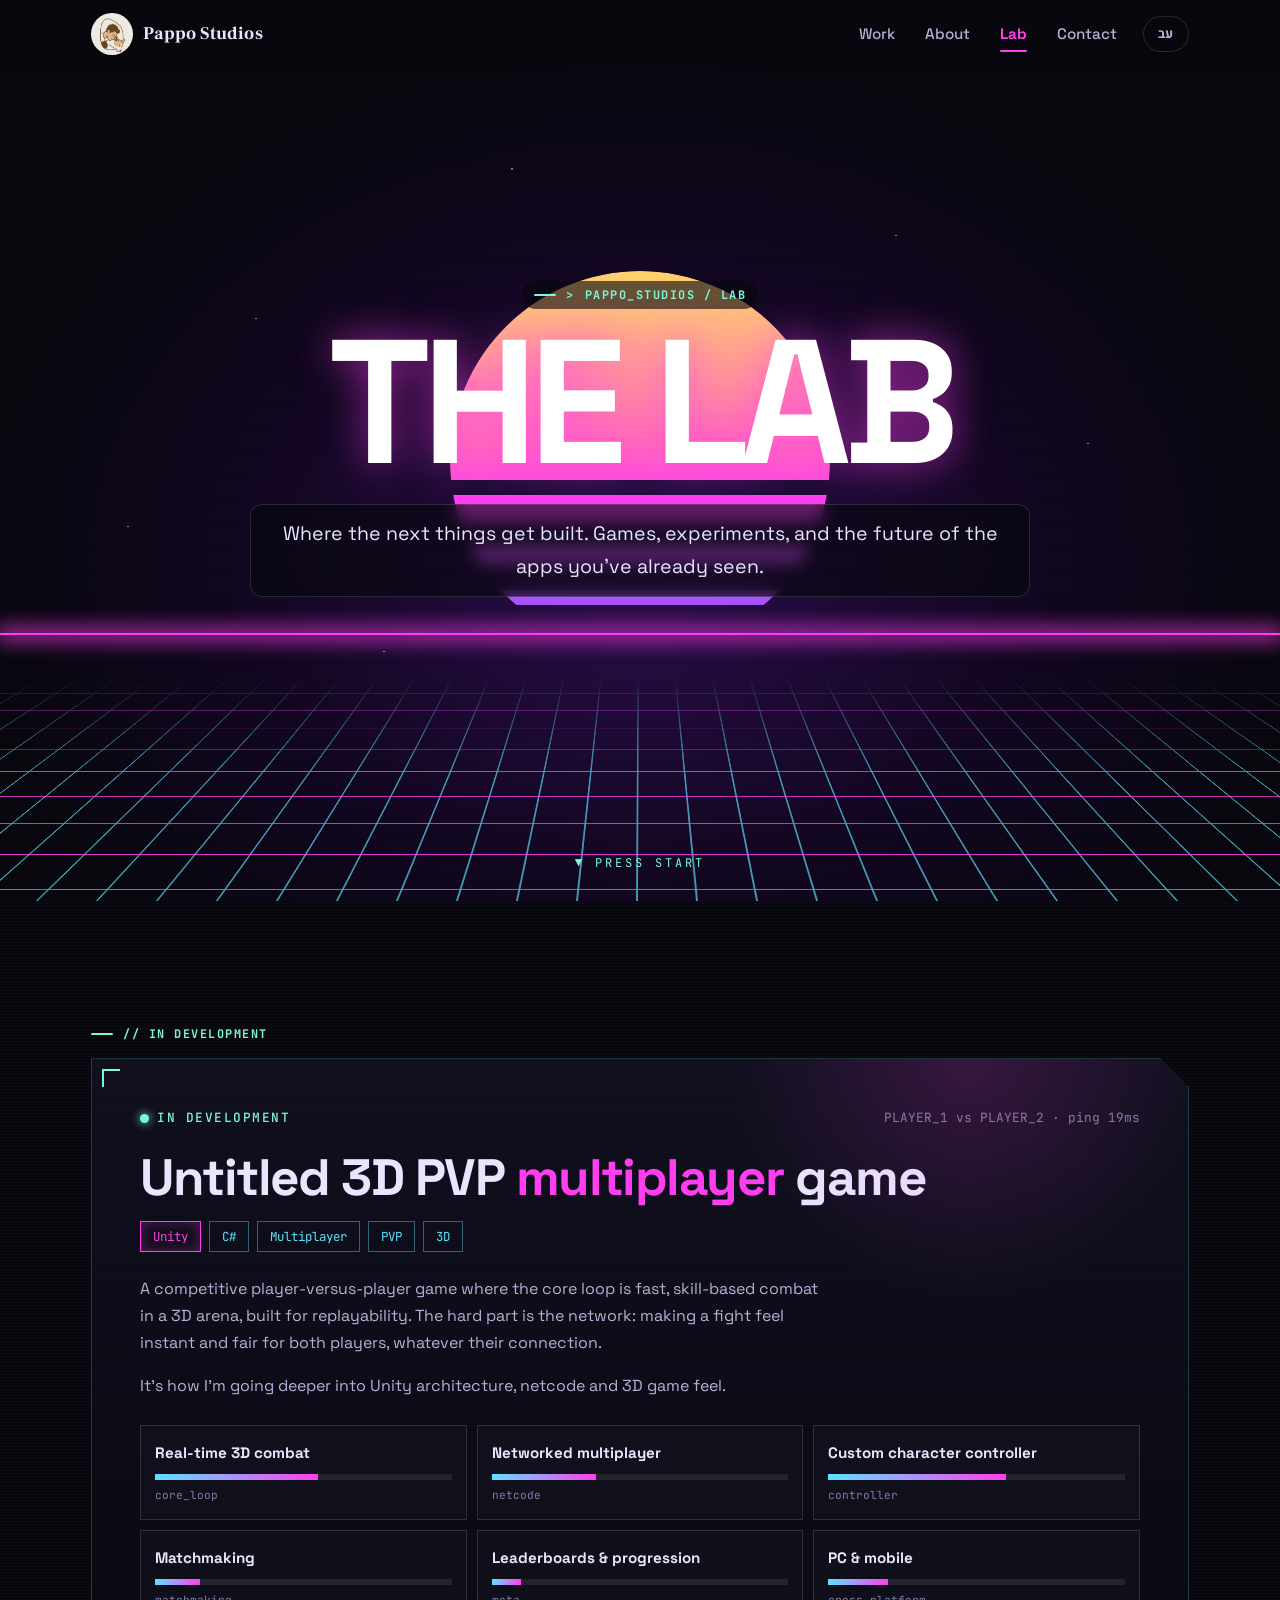
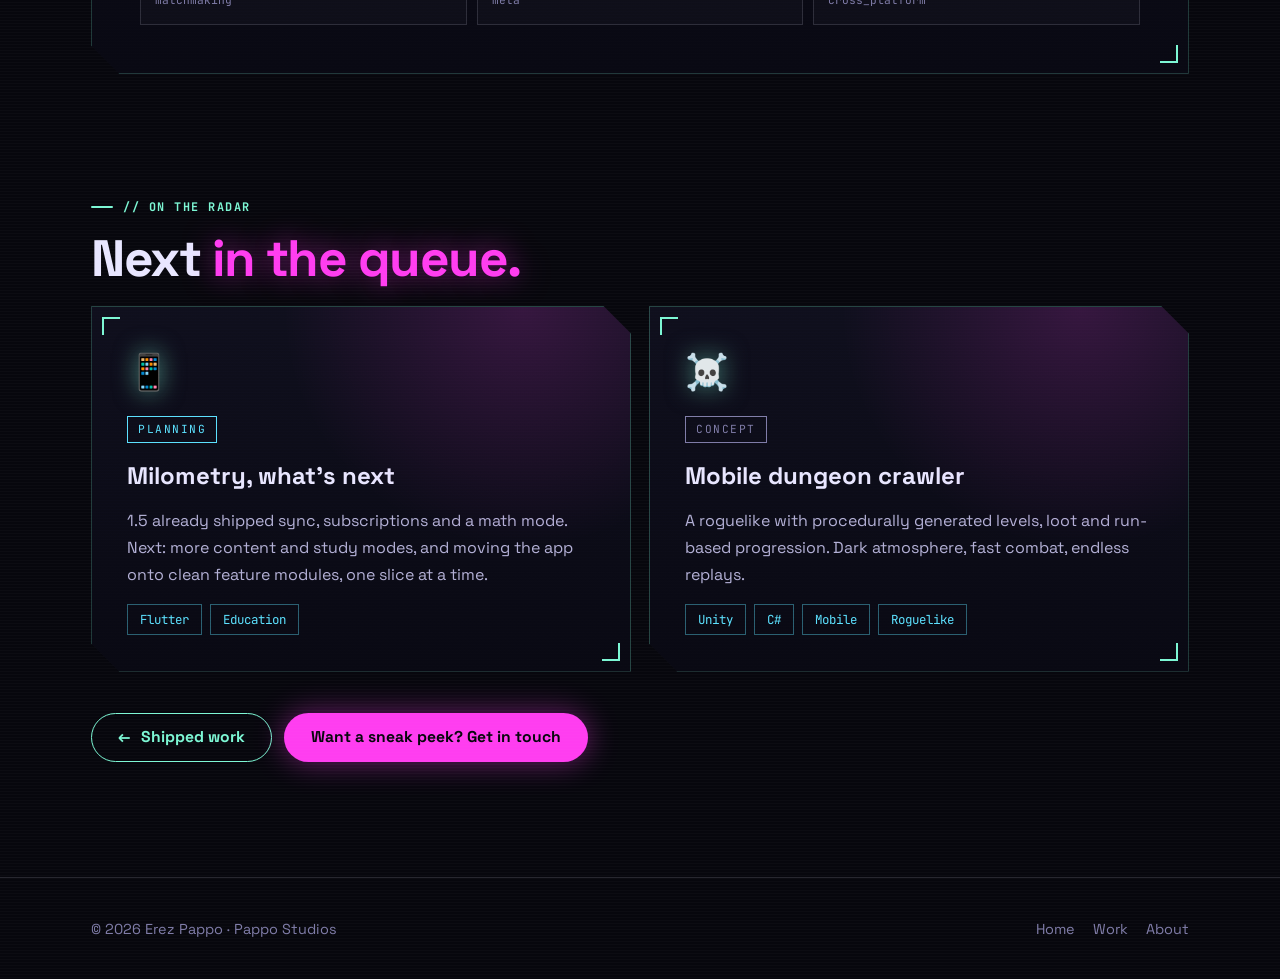
==== commit a993d9ac: "Rebuild portfolio: themed case studies, About page, animations - New shared foundation (assets/site." ====
--- a/future.html
+++ b/future.html
@@ -3,550 +3,225 @@
 <head>
     <meta charset="UTF-8">
     <meta name="viewport" content="width=device-width, initial-scale=1.0">
-    <title>Future Projects — Pappo Studios</title>
-    <meta name="description" content="Upcoming projects from Pappo Studios.">
+    <title>The Lab — Pappo Studios</title>
+    <meta name="description" content="What's in development at Pappo Studios: a 3D PVP multiplayer game in Unity, a mobile roguelike and the next Milometry.">
+    <meta name="theme-color" content="#07070D">
+    <link rel="icon" href="images/pappo-mark.png">
     <link rel="preconnect" href="https://fonts.googleapis.com">
     <link rel="preconnect" href="https://fonts.gstatic.com" crossorigin>
-    <link href="https://fonts.googleapis.com/css2?family=Frank+Ruhl+Libre:wght@400;500;700;900&family=Assistant:wght@300;400;500;600;700&display=swap" rel="stylesheet">
+    <link href="https://fonts.googleapis.com/css2?family=Space+Grotesk:wght@400;500;600;700&family=Heebo:wght@400;500;700;900&family=JetBrains+Mono:wght@500&family=Frank+Ruhl+Libre:wght@700&display=swap" rel="stylesheet">
+    <script>(function(){try{if(localStorage.getItem('lang')==='he'){var d=document.documentElement;d.lang='he';d.dir='rtl';d.setAttribute('data-lang','he');}}catch(e){}})();</script>
+    <link rel="stylesheet" href="assets/site.css">
+    <style>
+        /* ═══ Lab theme — synthwave arena ═══ */
+        body.theme-lab {
+            --bg: #07070D; --bg-2: #0E0E1A; --surface: #11111F;
+            --ink: #E8E6FF; --ink-soft: #B3B0D6; --muted: #7F7CA8;
+            --accent: #FF3DF0; --accent-2: #7CF7D4; --cyan: #5CE1FF; --on-accent: #07070D;
+            --line: rgba(232,230,255,.14);
+            --display: 'Space Grotesk', 'Heebo', sans-serif; --body: 'Space Grotesk', 'Heebo', sans-serif;
+        }
+        [lang="he"] body.theme-lab { --display: 'Heebo', sans-serif; --body: 'Heebo', sans-serif; }
+        .theme-lab .site-header { background: rgba(7,7,13,.72); }
+        .theme-lab .brand img { border-color: rgba(255,255,255,.2); }
+        .theme-lab .burger i, .theme-lab .burger i::before, .theme-lab .burger i::after { background: var(--ink); }
+        .theme-lab .menu-open .burger i { background: transparent; }
+        .theme-lab .progress { background: linear-gradient(90deg, var(--accent), var(--cyan)); box-shadow: 0 0 12px var(--accent); }
+        .theme-lab .eyebrow { color: var(--accent-2); font-family: 'JetBrains Mono', monospace; letter-spacing: 1.5px; }
+        .theme-lab .h-section { font-weight: 700; letter-spacing: -.03em; }
+        .theme-lab .h-section em { font-style: normal; color: var(--accent); text-shadow: 0 0 30px rgba(255,61,240,.5); }
+        body.theme-lab::after { content: ''; position: fixed; inset: 0; pointer-events: none; z-index: 150; background: repeating-linear-gradient(to bottom, rgba(255,255,255,.025) 0 1px, transparent 1px 3px); mix-blend-mode: overlay; }
+
+        /* ── Hero arena ── */
+        .l-hero { position: relative; min-height: calc(100svh - var(--nav-h)); display: grid; place-items: center; text-align: center; overflow: hidden; padding: 4rem 0 10rem; }
+        .sky { position: absolute; inset: 0; background: radial-gradient(ellipse at 50% 60%, #2A0E4A 0%, #11061F 45%, var(--bg) 75%); }
+        .stars { position: absolute; inset: 0; background-image: radial-gradient(1px 1px at 20% 30%, #fff, transparent), radial-gradient(1px 1px at 70% 20%, #fff, transparent), radial-gradient(1.5px 1.5px at 40% 12%, #cfc8ff, transparent), radial-gradient(1px 1px at 85% 45%, #fff, transparent), radial-gradient(1px 1px at 10% 55%, #fff, transparent), radial-gradient(1.5px 1.5px at 60% 40%, #9ff, transparent), radial-gradient(1px 1px at 30% 70%, #fff, transparent); animation: twinkle 5s ease-in-out infinite alternate; }
+        @keyframes twinkle { to { opacity: .4; } }
+        .sun { position: absolute; left: 50%; bottom: 30%; width: min(380px, 70vw); aspect-ratio: 1; transform: translateX(-50%); border-radius: 50%;
+               background: linear-gradient(#FFD36B 0%, #FF6BB5 45%, #FF3DF0 60%, #7C5CFF 100%);
+               -webkit-mask-image: linear-gradient(to bottom, #000 0 55%, transparent 55% 59%, #000 59% 66%, transparent 66% 72%, #000 72% 77%, transparent 77% 84%, #000 84% 88%, transparent 88%);
+               mask-image: linear-gradient(to bottom, #000 0 55%, transparent 55% 59%, #000 59% 66%, transparent 66% 72%, #000 72% 77%, transparent 77% 84%, #000 84% 88%, transparent 88%);
+               box-shadow: 0 0 120px rgba(255,61,240,.5); filter: drop-shadow(0 0 40px rgba(255,61,240,.55)); animation: sun-rise 2.4s var(--ease-out) both; }
+        @keyframes sun-rise { from { transform: translate(-50%, 40%); opacity: 0; } }
+        .floor { position: absolute; left: -30%; right: -30%; bottom: 0; height: 32%; overflow: hidden; }
+        .floor::before { content: ''; position: absolute; inset: -200% 0 0; background-image: linear-gradient(rgba(255,61,240,.85) 2px, transparent 2px), linear-gradient(90deg, rgba(92,225,255,.65) 2px, transparent 2px); background-size: 60px 60px; transform: perspective(700px) rotateX(50deg); transform-origin: bottom; animation: grid 1.2s linear infinite; -webkit-mask-image: linear-gradient(to bottom, transparent 30%, #000 70%); mask-image: linear-gradient(to bottom, transparent 30%, #000 70%); }
+        @keyframes grid { to { background-position: 0 60px; } }
+        .horizon { position: absolute; left: 0; right: 0; bottom: 32%; height: 2px; background: var(--accent); box-shadow: 0 0 20px 4px var(--accent); }
+
+        .l-hero .content { position: relative; z-index: 2; padding-inline: var(--gut); }
+        .l-hero .eyebrow { justify-content: center; }
+        .glitch { position: relative; display: inline-block; font-size: clamp(4rem, 15vw, 11rem); font-weight: 700; line-height: .9; letter-spacing: -.05em; color: #fff; text-shadow: 0 0 40px rgba(255,61,240,.6); }
+        [lang="he"] .glitch { letter-spacing: 0; font-weight: 900; }
+        .glitch::before, .glitch::after { content: attr(data-text); position: absolute; inset: 0; text-shadow: none; }
+        .glitch::before { color: var(--cyan); clip-path: inset(0 0 100% 0); animation: glitch-a 3.2s infinite steps(1); }
+        .glitch::after { color: var(--accent); clip-path: inset(100% 0 0 0); animation: glitch-b 2.7s infinite steps(1); }
+        @keyframes glitch-a { 0%, 86%, 100% { transform: none; clip-path: inset(0 0 100% 0); } 88% { transform: translate(-6px, -2px); clip-path: inset(10% 0 60% 0); } 92% { transform: translate(5px, 1px); clip-path: inset(40% 0 30% 0); } 96% { transform: translate(-3px, 0); clip-path: inset(70% 0 5% 0); } }
+        @keyframes glitch-b { 0%, 80%, 100% { transform: none; clip-path: inset(100% 0 0 0); } 83% { transform: translate(6px, 2px); clip-path: inset(60% 0 10% 0); } 89% { transform: translate(-5px, -1px); clip-path: inset(20% 0 55% 0); } }
+        .l-hero p.lede { margin: 1.4rem auto 0; color: var(--ink); background: rgba(7,7,13,.62); -webkit-backdrop-filter: blur(8px); backdrop-filter: blur(8px); padding: 12px 20px; border-radius: 12px; border: 1px solid var(--line); }
+        .l-hero .eyebrow { background: rgba(7,7,13,.62); padding: 4px 12px; border-radius: 999px; }
+        .scroll-cue { position: absolute; bottom: 28px; left: 50%; transform: translateX(-50%); z-index: 2; font-family: 'JetBrains Mono', monospace; font-size: .75rem; letter-spacing: 3px; color: var(--accent-2); animation: cue 1.8s ease-in-out infinite; }
+        @keyframes cue { 50% { transform: translate(-50%, 6px); opacity: .5; } }
+
+        /* ── HUD card ── */
+        .hud { position: relative; background: linear-gradient(180deg, rgba(17,17,31,.9), rgba(10,10,20,.9)); border: 1px solid rgba(124,247,212,.25); padding: clamp(1.6rem, 4vw, 3rem); clip-path: polygon(0 0, calc(100% - 28px) 0, 100% 28px, 100% 100%, 28px 100%, 0 calc(100% - 28px)); }
+        .hud::before { content: ''; position: absolute; inset: 0; background: radial-gradient(600px circle at var(--mx, 80%) var(--my, 0%), rgba(255,61,240,.16), transparent 40%); pointer-events: none; }
+        .corner { position: absolute; width: 18px; height: 18px; border-color: var(--accent-2); border-style: solid; }
+        .corner.tl { top: 10px; left: 10px; border-width: 2px 0 0 2px; } .corner.br { bottom: 10px; right: 10px; border-width: 0 2px 2px 0; }
+        .hud-top { display: flex; justify-content: space-between; flex-wrap: wrap; gap: 12px; align-items: center; margin-bottom: 1.4rem; font-family: 'JetBrains Mono', monospace; font-size: .8rem; color: var(--muted); }
+        .live { display: inline-flex; align-items: center; gap: 8px; color: var(--accent-2); font-weight: 500; text-transform: uppercase; letter-spacing: 1.5px; }
+        .live i { width: 9px; height: 9px; border-radius: 50%; background: var(--accent-2); box-shadow: 0 0 10px var(--accent-2); animation: blinker 1.2s steps(2) infinite; }
+        @keyframes blinker { 50% { opacity: .2; } }
+        .ping { direction: ltr; }
+        .hud h2 { font-size: clamp(1.9rem, 4.4vw, 3.2rem); font-weight: 700; line-height: 1.05; letter-spacing: -.03em; margin-bottom: 1rem; }
+        [lang="he"] .hud h2 { letter-spacing: 0; }
+        .hud p { color: var(--ink-soft); margin-bottom: 1rem; max-width: 68ch; }
+        .chips { display: flex; flex-wrap: wrap; gap: 8px; margin-bottom: 1.4rem; }
+        .chip { font-family: 'JetBrains Mono', monospace; font-size: .78rem; padding: 4px 12px; border: 1px solid rgba(92,225,255,.4); color: var(--cyan); }
+        .chip.hot { border-color: var(--accent); color: var(--accent); box-shadow: 0 0 14px rgba(255,61,240,.3) inset; }
+
+        .loadout { display: grid; grid-template-columns: repeat(3, 1fr); gap: 10px; margin-top: 1.6rem; }
+        .slot { border: 1px solid var(--line); padding: 14px; background: rgba(255,255,255,.02); transition: border-color .25s, transform .25s, box-shadow .25s; }
+        .slot:hover { border-color: var(--accent); transform: translateY(-3px); box-shadow: 0 0 24px -6px rgba(255,61,240,.6); }
+        .slot b { display: block; font-size: .95rem; margin-bottom: 8px; }
+        .meter { height: 6px; background: rgba(255,255,255,.08); overflow: hidden; }
+        .meter i { display: block; height: 100%; width: 0; background: linear-gradient(90deg, var(--cyan), var(--accent)); transition: width 1.6s var(--ease-out); transition-delay: calc(var(--i, 0) * 120ms + 200ms); }
+        .loadout.in .meter i { width: var(--v); }
+        .slot small { display: block; margin-top: 6px; font-family: 'JetBrains Mono', monospace; font-size: .7rem; color: var(--muted); direction: ltr; text-align: start; }
+
+        .radar { display: grid; grid-template-columns: 1fr 1fr; gap: 18px; }
+        .radar .hud { padding: clamp(1.4rem, 3vw, 2.2rem); }
+        .radar .hud h3 { font-size: 1.5rem; font-weight: 700; margin-bottom: .6rem; }
+        .radar .ico { font-size: 2.2rem; display: block; margin-bottom: .8rem; filter: drop-shadow(0 0 12px rgba(124,247,212,.5)); }
+        .badge { display: inline-block; font-family: 'JetBrains Mono', monospace; font-size: .7rem; text-transform: uppercase; letter-spacing: 1.5px; padding: 3px 10px; margin-bottom: .8rem; border: 1px solid; }
+        .badge.plan { color: var(--cyan); } .badge.concept { color: var(--muted); }
+
+        .theme-lab .btn-ghost { border-color: var(--accent-2); color: var(--accent-2); }
+        .theme-lab .btn-ghost:hover { background: var(--accent-2); color: var(--bg); box-shadow: 0 0 30px rgba(124,247,212,.4); }
+        .theme-lab .btn-solid { box-shadow: 0 0 30px rgba(255,61,240,.4); }
+        .theme-lab .site-footer a:hover { color: var(--accent-2); }
+
+        @media (max-width: 760px) {
+            .loadout { grid-template-columns: 1fr 1fr; }
+            .radar { grid-template-columns: 1fr; }
+        }
+        @media (max-width: 460px) { .loadout { grid-template-columns: 1fr; } }
+    </style>
+</head>
+<body class="theme-lab">
+    <a class="skip" href="#main"><span class="en">Skip to content</span><span class="he">דילוג לתוכן</span></a>
+    <div class="progress" aria-hidden="true"></div>
+
+    <header class="site-header">
+        <div class="wrap nav-inner">
+            <a href="index.html" class="brand" aria-label="Pappo Studios — home">
+                <img src="images/pappo-mark.png" alt="" width="42" height="42">
+                <span class="wordmark">Pappo Studios</span>
+            </a>
+            <button class="burger" aria-label="Menu" aria-expanded="false"><i></i></button>
+            <nav class="nav-links" aria-label="Main">
+                <a href="projects.html"><span class="en">Work</span><span class="he">עבודות</span></a>
+                <a href="about.html"><span class="en">About</span><span class="he">אודות</span></a>
+                <a href="future.html" class="active"><span class="en">Lab</span><span class="he">מעבדה</span></a>
+                <a href="index.html#contact"><span class="en">Contact</span><span class="he">צרו קשר</span></a>
+                <button class="lang-btn" type="button">עב</button>
+            </nav>
+        </div>
+    </header>
+
+    <main id="main">
+        <section class="l-hero">
+            <div class="sky"></div><div class="stars"></div>
+            <div class="sun" aria-hidden="true"></div>
+            <div class="horizon" aria-hidden="true"></div>
+            <div class="floor" aria-hidden="true"></div>
+            <div class="content">
+                <p class="eyebrow reveal">&gt; <span class="en">pappo_studios / lab</span><span class="he">pappo_studios / מעבדה</span></p>
+                <h1>
+                    <span class="glitch en" data-text="THE LAB">THE LAB</span>
+                    <span class="glitch he" data-text="המעבדה">המעבדה</span>
+                </h1>
+                <p class="lede reveal" style="--i:2"><span class="en">Where the next things get built. Games, experiments, and the future of the apps you've already seen.</span><span class="he">כאן נבנים הדברים הבאים. משחקים, ניסויים, והעתיד של האפליקציות שכבר ראיתם.</span></p>
+            </div>
+            <span class="scroll-cue" aria-hidden="true">▼ PRESS START</span>
+        </section>
+
+        <!-- ═════ FEATURED ═════ -->
+        <section class="section">
+            <div class="wrap">
+                <p class="eyebrow reveal"><span class="en">// in development</span><span class="he">// בפיתוח</span></p>
+                <article class="hud reveal" data-tilt="2">
+                    <span class="corner tl"></span><span class="corner br"></span>
+                    <div class="hud-top">
+                        <span class="live"><i></i><span class="en">In development</span><span class="he">בפיתוח</span></span>
+                        <span class="ping">PLAYER_1 vs PLAYER_2 · ping <span id="ping">24</span>ms</span>
+                    </div>
+                    <h2><span class="en">Untitled 3D PVP <em style="font-style:normal;color:var(--accent)">multiplayer</em> game</span><span class="he">משחק PVP תלת-ממדי <em style="font-style:normal;color:var(--accent)">מרובה משתתפים</em> (עוד בלי שם)</span></h2>
+                    <div class="chips"><span class="chip hot">Unity</span><span class="chip">C#</span><span class="chip">Multiplayer</span><span class="chip">PVP</span><span class="chip">3D</span></div>
+                    <p><span class="en">A competitive player-versus-player game where the core loop is fast, skill-based combat in a 3D arena, built for replayability. The hard part is the network: making a fight feel instant and fair for both players, whatever their connection.</span><span class="he">משחק תחרותי של שחקן מול שחקן, שהלולאה המרכזית שלו היא קרב מהיר ומבוסס מיומנות בזירה תלת-ממדית, שבנוי לחזרה עליו שוב ושוב. החלק הקשה הוא הרשת: לגרום לקרב להרגיש מיידי והוגן לשני השחקנים, בכל חיבור.</span></p>
+                    <p><span class="en">It's how I'm going deeper into Unity architecture, netcode and 3D game feel.</span><span class="he">זו הדרך שלי להעמיק בארכיטקטורת Unity, ב-Netcode ובתחושת משחק תלת-ממדית.</span></p>
+                    <!-- EDIT: the bars are rough progress estimates — adjust --v to match reality -->
+                    <div class="loadout" data-animate>
+                        <div class="slot" style="--i:0"><b><span class="en">Real-time 3D combat</span><span class="he">קרב תלת-ממדי בזמן אמת</span></b><div class="meter"><i style="--v:55%"></i></div><small>core_loop</small></div>
+                        <div class="slot" style="--i:1"><b><span class="en">Networked multiplayer</span><span class="he">רשת מרובת משתתפים</span></b><div class="meter"><i style="--v:35%"></i></div><small>netcode</small></div>
+                        <div class="slot" style="--i:2"><b><span class="en">Custom character controller</span><span class="he">בקר דמות מותאם</span></b><div class="meter"><i style="--v:60%"></i></div><small>controller</small></div>
+                        <div class="slot" style="--i:3"><b><span class="en">Matchmaking</span><span class="he">התאמת יריבים</span></b><div class="meter"><i style="--v:15%"></i></div><small>matchmaking</small></div>
+                        <div class="slot" style="--i:4"><b><span class="en">Leaderboards &amp; progression</span><span class="he">טבלאות דירוג והתקדמות</span></b><div class="meter"><i style="--v:10%"></i></div><small>meta</small></div>
+                        <div class="slot" style="--i:5"><b><span class="en">PC &amp; mobile</span><span class="he">מחשב ומובייל</span></b><div class="meter"><i style="--v:20%"></i></div><small>cross_platform</small></div>
+                    </div>
+                </article>
+            </div>
+        </section>
+
+        <!-- ═════ ON THE RADAR ═════ -->
+        <section class="section" style="padding-top:0">
+            <div class="wrap">
+                <p class="eyebrow reveal"><span class="en">// on the radar</span><span class="he">// על הרדאר</span></p>
+                <h2 class="h-section reveal" style="--i:1"><span class="en">Next <em>in the queue.</em></span><span class="he">הבאים <em>בתור.</em></span></h2>
+                <div class="radar" data-stagger>
+                    <article class="hud" data-tilt="3">
+                        <span class="corner tl"></span><span class="corner br"></span>
+                        <span class="ico">📱</span>
+                        <span class="badge plan"><span class="en">Planning</span><span class="he">בתכנון</span></span>
+                        <h3><span class="en">Milometry, what's next</span><span class="he">מילומטרי, מה הלאה</span></h3>
+                        <p><span class="en">1.5 already shipped sync, subscriptions and a math mode. Next: more content and study modes, and moving the app onto clean feature modules, one slice at a time.</span><span class="he">גרסה 1.5 כבר הביאה סנכרון, מנויים ומצב חשבון. הלאה: עוד תוכן ומצבי לימוד, והעברת האפליקציה למודולים נקיים לפי פיצ'ר, פרוסה אחר פרוסה.</span></p>
+                        <div class="chips" style="margin:0"><span class="chip">Flutter</span><span class="chip">Education</span></div>
+                    </article>
+                    <article class="hud" data-tilt="3">
+                        <span class="corner tl"></span><span class="corner br"></span>
+                        <span class="ico">☠️</span>
+                        <span class="badge concept"><span class="en">Concept</span><span class="he">קונספט</span></span>
+                        <h3><span class="en">Mobile dungeon crawler</span><span class="he">משחק מבוכים למובייל</span></h3>
+                        <p><span class="en">A roguelike with procedurally generated levels, loot and run-based progression. Dark atmosphere, fast combat, endless replays.</span><span class="he">Roguelike עם שלבים שנוצרים פרוצדורלית, שלל והתקדמות לפי ריצות. אווירה אפלה, קרב מהיר, אינסוף משחקים חוזרים.</span></p>
+                        <div class="chips" style="margin:0"><span class="chip">Unity</span><span class="chip">C#</span><span class="chip">Mobile</span><span class="chip">Roguelike</span></div>
+                    </article>
+                </div>
+                <div class="btn-row reveal" style="margin-top: 2.6rem">
+                    <a href="projects.html" class="btn btn-ghost"><span class="arr">←</span> <span class="en">Shipped work</span><span class="he">עבודות שכבר שוחררו</span></a>
+                    <a href="index.html#contact" class="btn btn-solid" data-magnetic><span class="en">Want a sneak peek? Get in touch</span><span class="he">רוצים הצצה? דברו איתי</span></a>
+                </div>
+            </div>
+        </section>
+    </main>
+
+    <footer class="site-footer">
+        <div class="wrap">
+            <span><span class="en">© <span data-year>2026</span> Erez Pappo · Pappo Studios</span><span class="he">© <span data-year>2026</span> ארז פפו · Pappo Studios</span></span>
+            <nav aria-label="Footer">
+                <a href="index.html"><span class="en">Home</span><span class="he">בית</span></a>
+                <a href="projects.html"><span class="en">Work</span><span class="he">עבודות</span></a>
+                <a href="about.html"><span class="en">About</span><span class="he">אודות</span></a>
+            </nav>
+        </div>
+    </footer>
+
+    <script src="assets/site.js"></script>
     <script>
+        /* A ping counter that jitters like a real connection. */
         (function () {
-            var s = localStorage.getItem('lang');
-            if (s === 'he') {
-                document.documentElement.setAttribute('lang', 'he');
-                document.documentElement.setAttribute('dir', 'rtl');
-                document.documentElement.setAttribute('data-lang', 'he');
-            }
+            var el = document.getElementById('ping');
+            if (!el || window.matchMedia('(prefers-reduced-motion: reduce)').matches) return;
+            setInterval(function () { el.textContent = 18 + Math.round(Math.random() * 14); }, 1100);
         })();
     </script>
-    <style>
-        :root {
-            --paper:   #F4EEE1;
-            --paper-2: #EAE0CB;
-            --logo-bg: #EEEBE2;
-            --ink:     #3E2C1E;
-            --ink-soft:#6B5544;
-            --muted:   #8A765F;
-            --caramel: #B5824E;
-            --fox:     #A65E2E;
-            --line:    #D8C9AE;
-            --card:    #EDE5D4;
-            --serif:   'Frank Ruhl Libre', Georgia, serif;
-            --sans:    'Assistant', system-ui, sans-serif;
-        }
-
-        *, *::before, *::after { box-sizing: border-box; margin: 0; padding: 0; }
-
-        html { scroll-behavior: smooth; }
-
-        body {
-            font-family: var(--sans);
-            background: var(--paper);
-            color: var(--ink);
-            line-height: 1.7;
-        }
-
-        /* ── Language ── */
-        html[data-lang="he"] .en { display: none !important; }
-        html:not([data-lang="he"]) .he { display: none !important; }
-
-        /* ── Scroll reveal ── */
-        .reveal {
-            opacity: 0;
-            transform: translateY(24px);
-            transition: opacity 0.7s ease, transform 0.7s ease;
-        }
-        .reveal.visible { opacity: 1; transform: none; }
-        .reveal-d1 { transition-delay: 0.1s; }
-        .reveal-d2 { transition-delay: 0.2s; }
-
-        /* ── Header / Nav ── */
-        header {
-            background: var(--paper);
-            border-bottom: 1px solid var(--line);
-            padding: 0 3.5rem;
-            position: sticky;
-            top: 0;
-            z-index: 100;
-        }
-
-        .nav-inner {
-            max-width: 1200px;
-            margin: 0 auto;
-            display: flex;
-            align-items: center;
-            justify-content: space-between;
-            height: 68px;
-        }
-
-        .nav-brand {
-            display: flex;
-            align-items: center;
-            gap: 10px;
-            text-decoration: none;
-        }
-
-        .nav-brand img {
-            height: 44px;
-            width: auto;
-            object-fit: contain;
-        }
-
-        .nav-brand .wordmark {
-            font-family: var(--serif);
-            font-weight: 700;
-            font-size: 1.15rem;
-            letter-spacing: 0.3px;
-            color: var(--ink);
-        }
-
-        .nav-links {
-            display: flex;
-            align-items: center;
-            gap: 28px;
-        }
-
-        .nav-links a {
-            font-family: var(--sans);
-            font-size: 0.95rem;
-            color: var(--ink-soft);
-            text-decoration: none;
-            letter-spacing: 0.2px;
-            transition: color 0.2s;
-        }
-
-        .nav-links a:hover { color: var(--fox); }
-        .nav-links a.active { color: var(--fox); font-weight: 600; }
-
-        .lang-btn {
-            font-family: var(--sans);
-            font-size: 0.82rem;
-            font-weight: 600;
-            letter-spacing: 1px;
-            border: 1px solid var(--line);
-            color: var(--ink-soft);
-            background: transparent;
-            padding: 6px 14px;
-            border-radius: 999px;
-            cursor: pointer;
-            transition: border-color 0.2s, color 0.2s;
-        }
-        .lang-btn:hover { border-color: var(--fox); color: var(--fox); }
-
-        /* ── Page hero ── */
-        .page-hero {
-            background: var(--paper-2);
-            border-bottom: 1px solid var(--line);
-            padding: 4rem 3.5rem 3rem;
-            text-align: center;
-        }
-
-        .page-hero .eyebrow {
-            font-family: var(--sans);
-            font-weight: 600;
-            text-transform: uppercase;
-            letter-spacing: 3px;
-            font-size: 0.74rem;
-            color: var(--caramel);
-            margin-bottom: 14px;
-        }
-
-        .page-hero h1 {
-            font-family: var(--serif);
-            font-weight: 500;
-            font-size: clamp(2rem, 4vw, 3.2rem);
-            color: var(--ink);
-            letter-spacing: -0.5px;
-            margin-bottom: 12px;
-        }
-
-        .page-hero h1 em { font-style: italic; color: var(--fox); }
-
-        .page-hero p {
-            color: var(--ink-soft);
-            font-size: 1.05rem;
-        }
-
-        /* ── Container ── */
-        .container {
-            max-width: 920px;
-            margin: 0 auto;
-            padding: 4rem 2rem 5rem;
-        }
-
-        /* ── Section divider ── */
-        .section-divider {
-            display: flex;
-            align-items: center;
-            gap: 16px;
-            margin-bottom: 2rem;
-            color: var(--caramel);
-        }
-        .section-divider::before, .section-divider::after {
-            content: '';
-            flex: 1;
-            height: 1px;
-            background: var(--line);
-        }
-        .section-divider span {
-            font-family: var(--sans);
-            font-weight: 600;
-            text-transform: uppercase;
-            letter-spacing: 2.5px;
-            font-size: 0.72rem;
-            white-space: nowrap;
-        }
-
-        /* ── Tags ── */
-        .tag-row { display: flex; flex-wrap: wrap; gap: 7px; margin-bottom: 1.2rem; }
-
-        .tag {
-            display: inline-block;
-            background: var(--paper);
-            color: var(--ink-soft);
-            padding: 4px 12px;
-            border-radius: 999px;
-            font-size: 0.8rem;
-            border: 1px solid var(--line);
-        }
-
-        .tag-accent {
-            background: rgba(166,94,46,0.1);
-            border-color: rgba(166,94,46,0.3);
-            color: var(--fox);
-            font-weight: 600;
-        }
-
-        /* ── Status badge ── */
-        .status-badge {
-            display: inline-block;
-            font-family: var(--sans);
-            font-size: 0.72rem;
-            font-weight: 700;
-            text-transform: uppercase;
-            letter-spacing: 1.2px;
-            padding: 4px 13px;
-            border-radius: 999px;
-            margin-bottom: 1.2rem;
-        }
-
-        .status-dev {
-            background: rgba(166,94,46,0.1);
-            color: var(--fox);
-            border: 1px solid rgba(166,94,46,0.3);
-        }
-
-        .status-planning {
-            background: rgba(181,130,78,0.12);
-            color: var(--caramel);
-            border: 1px solid rgba(181,130,78,0.35);
-        }
-
-        .status-concept {
-            background: rgba(138,118,95,0.1);
-            color: var(--muted);
-            border: 1px solid rgba(138,118,95,0.3);
-        }
-
-        /* ── Featured upcoming card ── */
-        .future-card-main {
-            background: var(--card);
-            border: 1.5px dashed var(--line);
-            border-radius: 18px;
-            padding: 2.5rem;
-            margin-bottom: 4rem;
-            position: relative;
-            overflow: hidden;
-        }
-
-        .future-card-main::before {
-            content: '';
-            position: absolute;
-            top: 0; left: 0; right: 0;
-            height: 3px;
-            background: linear-gradient(90deg, var(--fox), transparent);
-        }
-
-        .future-card-main h2 {
-            font-family: var(--serif);
-            font-size: 1.7rem;
-            font-weight: 500;
-            color: var(--ink);
-            margin-bottom: 10px;
-            letter-spacing: -0.3px;
-        }
-
-        .future-card-main > p {
-            color: var(--ink-soft);
-            font-size: 1rem;
-            margin-bottom: 1.2rem;
-            line-height: 1.7;
-        }
-
-        /* Feature list */
-        .feature-list {
-            list-style: none;
-            display: grid;
-            grid-template-columns: 1fr 1fr;
-            gap: 10px;
-            margin-bottom: 1rem;
-        }
-
-        .feature-list li {
-            font-size: 0.92rem;
-            color: var(--ink-soft);
-            display: flex;
-            align-items: flex-start;
-            gap: 8px;
-        }
-
-        .feature-list li::before {
-            content: '–';
-            color: var(--caramel);
-            flex-shrink: 0;
-            margin-top: 1px;
-        }
-
-        /* ── Small cards grid ── */
-        .future-grid {
-            display: grid;
-            grid-template-columns: repeat(auto-fit, minmax(260px, 1fr));
-            gap: 18px;
-            margin-bottom: 3rem;
-        }
-
-        .future-card-sm {
-            background: var(--card);
-            border: 1.5px dashed var(--line);
-            border-radius: 14px;
-            padding: 1.8rem;
-        }
-
-        .future-card-sm .card-icon {
-            font-size: 2rem;
-            margin-bottom: 0.8rem;
-            display: block;
-        }
-
-        .future-card-sm h3 {
-            font-family: var(--serif);
-            font-size: 1.15rem;
-            font-weight: 500;
-            color: var(--ink);
-            margin-bottom: 8px;
-        }
-
-        .future-card-sm p {
-            font-size: 0.9rem;
-            color: var(--ink-soft);
-            margin-bottom: 1rem;
-            line-height: 1.6;
-        }
-
-        /* ── Back link ── */
-        .back-link {
-            display: inline-flex;
-            align-items: center;
-            gap: 8px;
-            color: var(--fox);
-            text-decoration: none;
-            font-size: 0.95rem;
-            font-weight: 600;
-            margin-top: 1rem;
-            transition: color 0.2s;
-        }
-        .back-link:hover { color: var(--ink); }
-
-        /* ── Footer ── */
-        footer {
-            text-align: center;
-            padding: 2.5rem 2rem;
-            color: var(--muted);
-            border-top: 1px solid var(--line);
-            font-size: 0.88rem;
-        }
-
-        /* ── Responsive ── */
-        @media (max-width: 640px) {
-            header { padding: 0 1.2rem; }
-            .page-hero { padding: 3rem 1.2rem 2rem; }
-            .container { padding: 3rem 1.2rem 4rem; }
-            .feature-list { grid-template-columns: 1fr; }
-            .future-card-main { padding: 1.6rem; }
-            .nav-links { gap: 14px; }
-        }
-    </style>
-</head>
-<body>
-
-    <header>
-        <div class="nav-inner">
-            <a href="index.html" class="nav-brand">
-                <img src="images/pappo-logo.png" alt="Pappo Studios">
-                <span class="wordmark">Pappo Studios</span>
-            </a>
-            <div class="nav-links">
-                <a href="index.html">
-                    <span class="en">About</span><span class="he">אודות</span>
-                </a>
-                <a href="projects.html">
-                    <span class="en">Projects</span><span class="he">פרויקטים</span>
-                </a>
-                <a href="future.html" class="active">
-                    <span class="en">Future</span><span class="he">עתידי</span>
-                </a>
-                <button onclick="toggleLang()" id="langBtn" class="lang-btn">עב</button>
-            </div>
-        </div>
-    </header>
-
-    <section class="page-hero">
-        <p class="eyebrow">
-            <span class="en">What's Next</span>
-            <span class="he">מה הלאה</span>
-        </p>
-        <h1>
-            <span class="en"><em>Future</em> Projects</span>
-            <span class="he">פרויקטים <em>עתידיים</em></span>
-        </h1>
-        <p>
-            <span class="en">What's in the pipeline at Pappo Studios.</span>
-            <span class="he">מה יש בצנרת של Pappo Studios.</span>
-        </p>
-    </section>
-
-    <div class="container">
-
-        <!-- Featured: 3D PVP Game -->
-        <div class="section-divider reveal">
-            <span>
-                <span class="en">In Development</span>
-                <span class="he">בפיתוח</span>
-            </span>
-        </div>
-
-        <div class="future-card-main reveal reveal-d1">
-            <span class="status-badge status-dev">
-                <span class="en">&#9679; In Development</span>
-                <span class="he">&#9679; בפיתוח</span>
-            </span>
-            <h2>
-                <span class="en">Untitled 3D PVP Multiplayer Game</span>
-                <span class="he">משחק 3D PVP מרובה שחקנים (ללא שם)</span>
-            </h2>
-            <div class="tag-row">
-                <span class="tag tag-accent">Unity</span>
-                <span class="tag">C#</span>
-                <span class="tag">Multiplayer</span>
-                <span class="tag">PVP</span>
-                <span class="tag">3D</span>
-            </div>
-            <p>
-                <span class="en">A competitive 3D PVP game built in Unity. The core loop is fast-paced player-versus-player combat in a 3D environment, focused on skill expression and replayability. Multiplayer networking is a central challenge &mdash; designing for low-latency feel, fair matchmaking, and a responsive combat system that works well across network conditions.</span>
-                <span class="he">משחק 3D תחרותי PVP הנבנה ב-Unity. הלולאה המרכזית היא קרב שחקן-מול-שחקן מהיר בסביבה תלת-ממדית, ממוקד בביטוי מיומנות וכיף חזרתי. רשת מרובי שחקנים היא אתגר מרכזי — עיצוב לתחושת השהייה נמוכה, Matchmaking הוגן ומערכת קרב רספונסיבית שעובדת טוב בכל תנאי רשת.</span>
-            </p>
-            <p>
-                <span class="en">This project is an opportunity to go deeper into Unity's architecture, multiplayer frameworks, and 3D game feel design &mdash; areas I'm actively building expertise in.</span>
-                <span class="he">הפרויקט הזה הוא הזדמנות להעמיק בארכיטקטורת Unity, Frameworks מרובי שחקנים ועיצוב Game Feel תלת-ממדי — תחומים שאני בונה בהם מומחיות באופן אקטיבי.</span>
-            </p>
-            <ul class="feature-list">
-                <li><span class="en">Real-time 3D PVP combat</span><span class="he">קרב PVP תלת-ממדי בזמן אמת</span></li>
-                <li><span class="en">Networked multiplayer</span><span class="he">מרובה שחקנים ברשת</span></li>
-                <li><span class="en">Custom character controller</span><span class="he">בקר דמות מותאם</span></li>
-                <li><span class="en">Matchmaking system</span><span class="he">מערכת Matchmaking</span></li>
-                <li><span class="en">Leaderboards &amp; progression</span><span class="he">לידרבורד והתקדמות</span></li>
-                <li><span class="en">Cross-platform (PC &amp; mobile)</span><span class="he">Cross-platform (PC ומובייל)</span></li>
-            </ul>
-        </div>
-
-        <!-- On the Radar -->
-        <div class="section-divider reveal">
-            <span>
-                <span class="en">On the Radar</span>
-                <span class="he">על המכ"ם</span>
-            </span>
-        </div>
-
-        <div class="future-grid">
-
-            <div class="future-card-sm reveal">
-                <span class="card-icon">&#128241;</span>
-                <span class="status-badge status-planning" style="font-size: 0.65rem; padding: 3px 10px; margin-bottom: 10px;">
-                    <span class="en">Planning</span><span class="he">תכנון</span>
-                </span>
-                <h3>Milometri v2</h3>
-                <p>
-                    <span class="en">Major update to Milometri: spaced-repetition scheduling, progress analytics dashboard, iCloud/Drive sync, and an expanded word bank with audio pronunciation.</span>
-                    <span class="he">עדכון גדול למילומטרי: תזמון חזרה מרווחת (Spaced Repetition), דשבורד ניתוח התקדמות, סנכרון iCloud/Drive ובנק מילים מורחב עם הגיית שמע.</span>
-                </p>
-                <div class="tag-row">
-                    <span class="tag">Flutter</span>
-                    <span class="tag">Education</span>
-                </div>
-            </div>
-
-            <div class="future-card-sm reveal reveal-d1">
-                <span class="card-icon">&#9760;</span>
-                <span class="status-badge status-concept" style="font-size: 0.65rem; padding: 3px 10px; margin-bottom: 10px;">
-                    <span class="en">Concept</span><span class="he">קונספט</span>
-                </span>
-                <h3>
-                    <span class="en">Mobile Dungeon Game</span>
-                    <span class="he">משחק מבוך מובייל</span>
-                </h3>
-                <p>
-                    <span class="en">A mobile dungeon crawler with procedurally generated levels, loot systems, and roguelike progression. Dark atmosphere, fast combat, and endless replayability.</span>
-                    <span class="he">משחק מבוך לנייד עם רמות שנוצרות פרוצדורלית, מערכות שלל ופרוגרסיה Roguelike. אווירה כהה, קרב מהיר וכיף חזרתי אינסופי.</span>
-                </p>
-                <div class="tag-row">
-                    <span class="tag">Unity</span>
-                    <span class="tag">C#</span>
-                    <span class="tag">Mobile</span>
-                    <span class="tag">Roguelike</span>
-                </div>
-            </div>
-
-        </div>
-
-        <a href="projects.html" class="back-link reveal">
-            <span class="en">&larr; See current projects</span>
-            <span class="he">לפרויקטים הנוכחיים &rarr;</span>
-        </a>
-
-    </div>
-
-    <footer>
-        <p>
-            <span class="en">&copy; 2026 Erez Pappo &middot; Pappo Studios. All rights reserved.</span>
-            <span class="he">&copy; 2026 ארז פפו &middot; Pappo Studios. כל הזכויות שמורות.</span>
-        </p>
-    </footer>
-
-    <script>
-        function setLang(lang) {
-            var isHe = lang === 'he';
-            document.documentElement.setAttribute('lang', lang);
-            document.documentElement.setAttribute('dir', isHe ? 'rtl' : 'ltr');
-            document.documentElement.setAttribute('data-lang', lang);
-            var btn = document.getElementById('langBtn');
-            if (btn) btn.textContent = isHe ? 'EN' : 'עב';
-            localStorage.setItem('lang', lang);
-        }
-        function toggleLang() {
-            setLang((localStorage.getItem('lang') || 'en') === 'en' ? 'he' : 'en');
-        }
-        (function () {
-            var saved = localStorage.getItem('lang') || 'en';
-            var btn = document.getElementById('langBtn');
-            if (btn) btn.textContent = saved === 'he' ? 'EN' : 'עב';
-        })();
-
-        var io = new IntersectionObserver(function (entries) {
-            entries.forEach(function (e) {
-                if (e.isIntersecting) { e.target.classList.add('visible'); io.unobserve(e.target); }
-            });
-        }, { threshold: 0.08 });
-        document.querySelectorAll('.reveal').forEach(function (el) { io.observe(el); });
-    </script>
-
 </body>
 </html>
--- a/assets/site.css
+++ b/assets/site.css
@@ -0,0 +1,220 @@
+/* ==========================================================================
+   Pappo Studios — shared foundation
+   Every page sets its own theme by overriding the tokens below on <body>
+   (body.theme-pappo, .theme-milo, .theme-kj, .theme-lab).
+   ========================================================================== */
+
+:root {
+    --bg:        #F4EEE1;
+    --bg-2:      #EAE0CB;
+    --surface:   #EDE5D4;
+    --ink:       #3E2C1E;
+    --ink-soft:  #6B5544;
+    --muted:     #8A765F;
+    --accent:    #A65E2E;
+    --accent-2:  #B5824E;
+    --on-accent: #FBF6EC;
+    --line:      #D8C9AE;
+    --display:   'Frank Ruhl Libre', Georgia, serif;
+    --body:      'Assistant', system-ui, sans-serif;
+    --radius:    14px;
+    --nav-h:     68px;
+    --gut:       clamp(16px, 4vw, 56px);
+    --ease:      cubic-bezier(.2, .8, .2, 1);
+    --ease-out:  cubic-bezier(.16, 1, .3, 1);
+}
+
+*, *::before, *::after { box-sizing: border-box; margin: 0; padding: 0; }
+
+html { -webkit-text-size-adjust: 100%; scroll-padding-top: calc(var(--nav-h) + 12px); }
+@media (prefers-reduced-motion: no-preference) { html { scroll-behavior: smooth; } }
+
+body {
+    font-family: var(--body);
+    background: var(--bg);
+    color: var(--ink);
+    line-height: 1.7;
+    overflow-x: hidden;
+    animation: page-in .55s var(--ease-out) both;
+}
+body.leaving { opacity: 0; transform: translateY(-6px); transition: opacity .22s ease, transform .22s ease; }
+@keyframes page-in { from { opacity: 0; transform: translateY(8px); } to { opacity: 1; transform: none; } }
+
+img { display: block; max-width: 100%; }
+a { color: inherit; }
+button { font: inherit; color: inherit; background: none; border: 0; cursor: pointer; }
+ul, ol { list-style: none; }
+code { font-family: ui-monospace, 'SF Mono', Menlo, Consolas, monospace; font-size: .88em; }
+
+::selection { background: var(--accent); color: var(--on-accent); }
+:focus-visible { outline: 3px solid var(--accent); outline-offset: 3px; border-radius: 4px; }
+
+.wrap { max-width: 1200px; margin: 0 auto; padding-inline: var(--gut); }
+.ltr { direction: ltr; unicode-bidi: isolate; }
+.skip { position: absolute; inset-inline-start: 12px; top: -60px; z-index: 300; background: var(--ink); color: var(--bg); padding: 10px 16px; font-weight: 700; text-decoration: none; border-radius: 8px; }
+.skip:focus { top: 12px; }
+
+/* ── Language: every string ships twice ── */
+html[data-lang="he"] .en { display: none !important; }
+html:not([data-lang="he"]) .he { display: none !important; }
+
+/* ── Scroll progress ── */
+.progress { position: fixed; top: 0; inset-inline-start: 0; height: 3px; width: 100%; z-index: 200; background: var(--accent); transform-origin: left; transform: scaleX(var(--p, 0)); pointer-events: none; }
+[dir="rtl"] .progress { transform-origin: right; }
+
+/* ── Header ── */
+.site-header {
+    position: sticky; top: 0; z-index: 100;
+    background: color-mix(in srgb, var(--bg) 82%, transparent);
+    backdrop-filter: saturate(1.4) blur(14px);
+    -webkit-backdrop-filter: saturate(1.4) blur(14px);
+    border-bottom: 1px solid transparent;
+    transition: border-color .3s, box-shadow .3s;
+}
+.site-header.scrolled { border-bottom-color: var(--line); box-shadow: 0 10px 30px -22px rgba(0,0,0,.35); }
+.nav-inner { display: flex; align-items: center; justify-content: space-between; gap: 20px; height: var(--nav-h); }
+
+.brand { display: flex; align-items: center; gap: 10px; text-decoration: none; flex: none; }
+.brand img { height: 42px; width: 42px; object-fit: cover; border-radius: 50%; border: 1px solid var(--line); background: #EEEBE2; transition: transform .5s var(--ease-out); }
+.brand:hover img { transform: rotate(-8deg) scale(1.06); }
+.brand .wordmark { font-family: 'Frank Ruhl Libre', Georgia, serif; font-weight: 700; font-size: 1.12rem; letter-spacing: .2px; }
+
+.nav-links { display: flex; align-items: center; gap: 6px; }
+.nav-links a {
+    position: relative; text-decoration: none; font-size: .95rem; font-weight: 500;
+    color: var(--ink-soft); padding: 8px 12px; border-radius: 999px; transition: color .2s, background .2s;
+}
+.nav-links a:hover { color: var(--ink); background: color-mix(in srgb, var(--ink) 7%, transparent); }
+.nav-links a.active { color: var(--accent); font-weight: 700; }
+.nav-links a.active::after { content: ''; position: absolute; inset-inline: 12px; bottom: 3px; height: 2px; border-radius: 2px; background: currentColor; }
+
+.lang-btn {
+    font-weight: 700; font-size: .82rem; letter-spacing: .8px; min-width: 46px; height: 36px;
+    border: 1.5px solid var(--line); color: var(--ink-soft); padding: 0 12px; border-radius: 999px;
+    margin-inline-start: 8px; transition: border-color .2s, color .2s, transform .2s;
+}
+.lang-btn:hover { border-color: var(--accent); color: var(--accent); transform: translateY(-1px); }
+
+.burger { display: none; width: 44px; height: 44px; border-radius: 12px; position: relative; }
+.burger i, .burger i::before, .burger i::after { position: absolute; left: 11px; width: 22px; height: 2px; border-radius: 2px; background: var(--ink); transition: transform .25s var(--ease), background .2s; }
+.burger i { top: 21px; }
+.burger i::before, .burger i::after { content: ''; left: 0; }
+.burger i::before { top: -7px; } .burger i::after { top: 7px; }
+.menu-open .burger i { background: transparent; }
+.menu-open .burger i::before { transform: translateY(7px) rotate(45deg); }
+.menu-open .burger i::after { transform: translateY(-7px) rotate(-45deg); }
+
+@media (max-width: 760px) {
+    .burger { display: block; }
+    .nav-links {
+        position: fixed; inset: var(--nav-h) 0 auto 0; flex-direction: column; align-items: stretch; gap: 4px;
+        padding: 16px var(--gut) 24px; background: var(--bg); border-bottom: 1px solid var(--line);
+        box-shadow: 0 30px 40px -30px rgba(0,0,0,.4);
+        transform: translateY(-8px); opacity: 0; visibility: hidden; transition: opacity .25s, transform .25s var(--ease), visibility .25s;
+    }
+    .menu-open .nav-links { opacity: 1; transform: none; visibility: visible; }
+    .nav-links a { font-size: 1.15rem; padding: 12px 14px; }
+    .nav-links a.active::after { display: none; }
+    .lang-btn { margin: 8px 0 0; align-self: flex-start; }
+}
+@media (max-width: 420px) { .brand .wordmark { display: none; } }
+
+/* ── Type helpers ── */
+.eyebrow {
+    display: inline-flex; align-items: center; gap: 10px;
+    font-weight: 700; text-transform: uppercase; letter-spacing: 2.6px; font-size: .74rem; color: var(--accent-2);
+    margin-bottom: 14px;
+}
+[lang="he"] .eyebrow { letter-spacing: .5px; font-size: .86rem; }
+.eyebrow::before { content: ''; width: 22px; height: 2px; background: currentColor; border-radius: 2px; }
+
+.h-display { font-family: var(--display); font-weight: 600; line-height: 1.04; letter-spacing: -.02em; text-wrap: balance; }
+[lang="he"] .h-display { letter-spacing: 0; line-height: 1.12; }
+.h-section { font-family: var(--display); font-weight: 600; font-size: clamp(2rem, 4.2vw, 3.2rem); line-height: 1.08; letter-spacing: -.02em; text-wrap: balance; margin-bottom: 1.2rem; }
+[lang="he"] .h-section { letter-spacing: 0; line-height: 1.15; }
+.h-section em, .h-display em { font-style: italic; color: var(--accent); }
+[lang="he"] .h-section em, [lang="he"] .h-display em { font-style: normal; }
+.lede { font-size: clamp(1.05rem, 1.6vw, 1.22rem); color: var(--ink-soft); max-width: 60ch; }
+
+section { position: relative; }
+.section { padding-block: clamp(4rem, 9vw, 7.5rem); }
+.section-head { margin-bottom: clamp(2rem, 4vw, 3.2rem); }
+
+/* ── Buttons ── */
+.btn {
+    display: inline-flex; align-items: center; justify-content: center; gap: 10px;
+    font-weight: 700; font-size: .98rem; text-decoration: none; line-height: 1.2;
+    padding: 14px 26px; border-radius: 999px; border: 1.5px solid transparent;
+    transition: transform .25s var(--ease), box-shadow .25s var(--ease), background .2s, color .2s, border-color .2s;
+    will-change: transform;
+}
+.btn-solid { background: var(--accent); color: var(--on-accent); box-shadow: 0 10px 24px -12px color-mix(in srgb, var(--accent) 80%, transparent); }
+.btn-solid:hover { transform: translateY(-2px); box-shadow: 0 16px 30px -12px color-mix(in srgb, var(--accent) 90%, transparent); }
+.btn-ghost { border-color: var(--ink); color: var(--ink); }
+.btn-ghost:hover { background: var(--ink); color: var(--bg); transform: translateY(-2px); }
+.btn .arr { display: inline-block; transition: transform .25s var(--ease); }
+.btn:hover .arr { transform: translateX(4px); }
+[dir="rtl"] .btn .arr { transform: scaleX(-1); }
+[dir="rtl"] .btn:hover .arr { transform: scaleX(-1) translateX(4px); }
+.btn-row { display: flex; flex-wrap: wrap; gap: 12px; }
+
+/* ── Tags ── */
+.tags { display: flex; flex-wrap: wrap; gap: 7px; }
+.tag { display: inline-block; padding: 4px 12px; border-radius: 999px; font-size: .8rem; font-weight: 600; border: 1px solid var(--line); color: var(--ink-soft); background: color-mix(in srgb, var(--bg) 60%, white); }
+
+/* ── Reveal on scroll ── */
+.reveal { opacity: 0; transform: translateY(26px); transition: opacity .8s var(--ease-out), transform .8s var(--ease-out); transition-delay: calc(var(--i, 0) * 80ms); }
+.reveal.from-start { transform: translateX(-34px); }
+[dir="rtl"] .reveal.from-start { transform: translateX(34px); }
+.reveal.zoom { transform: scale(.94); }
+.reveal.visible { opacity: 1; transform: none; }
+
+/* Split headline: words rise in one by one */
+.split .w { display: inline-block; overflow: hidden; vertical-align: top; padding-bottom: .08em; margin-bottom: -.08em; }
+.split .w > span { display: inline-block; transform: translateY(105%); transition: transform .9s var(--ease-out); transition-delay: calc(var(--wi) * 55ms + 120ms); }
+.split.go .w > span { transform: none; }
+
+/* ── Marquee ── */
+.marquee { overflow: hidden; white-space: nowrap; -webkit-mask-image: linear-gradient(90deg, transparent, #000 8%, #000 92%, transparent); mask-image: linear-gradient(90deg, transparent, #000 8%, #000 92%, transparent); }
+.marquee-track { display: inline-flex; gap: 48px; padding-inline-end: 48px; animation: marquee 32s linear infinite; }
+.marquee:hover .marquee-track { animation-play-state: paused; }
+@keyframes marquee { to { transform: translateX(-50%); } }
+[dir="rtl"] .marquee-track { animation-name: marquee-rtl; }
+@keyframes marquee-rtl { to { transform: translateX(50%); } }
+
+/* ── Device frames ── */
+.phone {
+    position: relative; width: 100%; max-width: 280px; aspect-ratio: 720 / 1560;
+    border-radius: 38px; padding: 10px; background: #111; box-shadow: 0 0 0 2px #2a2a2a inset, 0 40px 70px -30px rgba(0,0,0,.55);
+}
+.phone::before { content: ''; position: absolute; top: 18px; left: 50%; width: 22%; height: 18px; transform: translateX(-50%); background: #111; border-radius: 12px; z-index: 2; }
+.phone > img, .phone > .screen { width: 100%; height: 100%; object-fit: cover; object-position: top; border-radius: 29px; overflow: hidden; }
+.browser { border-radius: 14px; overflow: hidden; background: #fff; box-shadow: 0 40px 80px -36px rgba(0,0,0,.5); border: 1px solid rgba(0,0,0,.08); }
+.browser-bar { display: flex; align-items: center; gap: 7px; padding: 10px 14px; background: #f1f3f4; border-bottom: 1px solid rgba(0,0,0,.06); direction: ltr; }
+.browser-bar i { width: 11px; height: 11px; border-radius: 50%; background: #ff5f57; }
+.browser-bar i:nth-child(2) { background: #febc2e; } .browser-bar i:nth-child(3) { background: #28c840; }
+.browser-bar span { margin-inline-start: 12px; flex: 1; font-size: .74rem; color: #5f6368; background: #fff; border-radius: 999px; padding: 4px 12px; font-family: system-ui, sans-serif; overflow: hidden; text-overflow: ellipsis; white-space: nowrap; }
+
+/* ── Tilt cards ── */
+[data-tilt] { transform-style: preserve-3d; transition: transform .5s var(--ease-out); }
+
+/* ── Footer ── */
+.site-footer { border-top: 1px solid var(--line); padding: 2.4rem 0; color: var(--muted); font-size: .9rem; }
+.site-footer .wrap { display: flex; flex-wrap: wrap; justify-content: space-between; gap: 16px; align-items: center; }
+.site-footer nav { display: flex; gap: 18px; flex-wrap: wrap; }
+.site-footer a { text-decoration: none; }
+.site-footer a:hover { color: var(--accent); }
+
+/* ── Next-project strip ── */
+.next-project { display: block; text-decoration: none; padding-block: clamp(3rem, 7vw, 5rem); border-top: 1px solid var(--line); }
+.next-project small { display: block; font-weight: 700; letter-spacing: 2px; text-transform: uppercase; font-size: .74rem; color: var(--muted); margin-bottom: 8px; }
+.next-project strong { font-family: var(--display); font-size: clamp(2rem, 6vw, 4.4rem); line-height: 1; display: inline-flex; gap: .3em; align-items: baseline; transition: color .25s, gap .35s var(--ease); }
+.next-project:hover strong { color: var(--accent); gap: .55em; }
+[dir="rtl"] .next-project .arr { display: inline-block; transform: scaleX(-1); }
+
+/* ── Reduced motion: keep it calm ── */
+@media (prefers-reduced-motion: reduce) {
+    *, *::before, *::after { animation-duration: .01ms !important; animation-iteration-count: 1 !important; transition-duration: .01ms !important; transition-delay: 0s !important; }
+    .reveal, .reveal.from-start, .reveal.zoom, .split .w > span { opacity: 1; transform: none; }
+    .marquee-track { animation: none; }
+}
